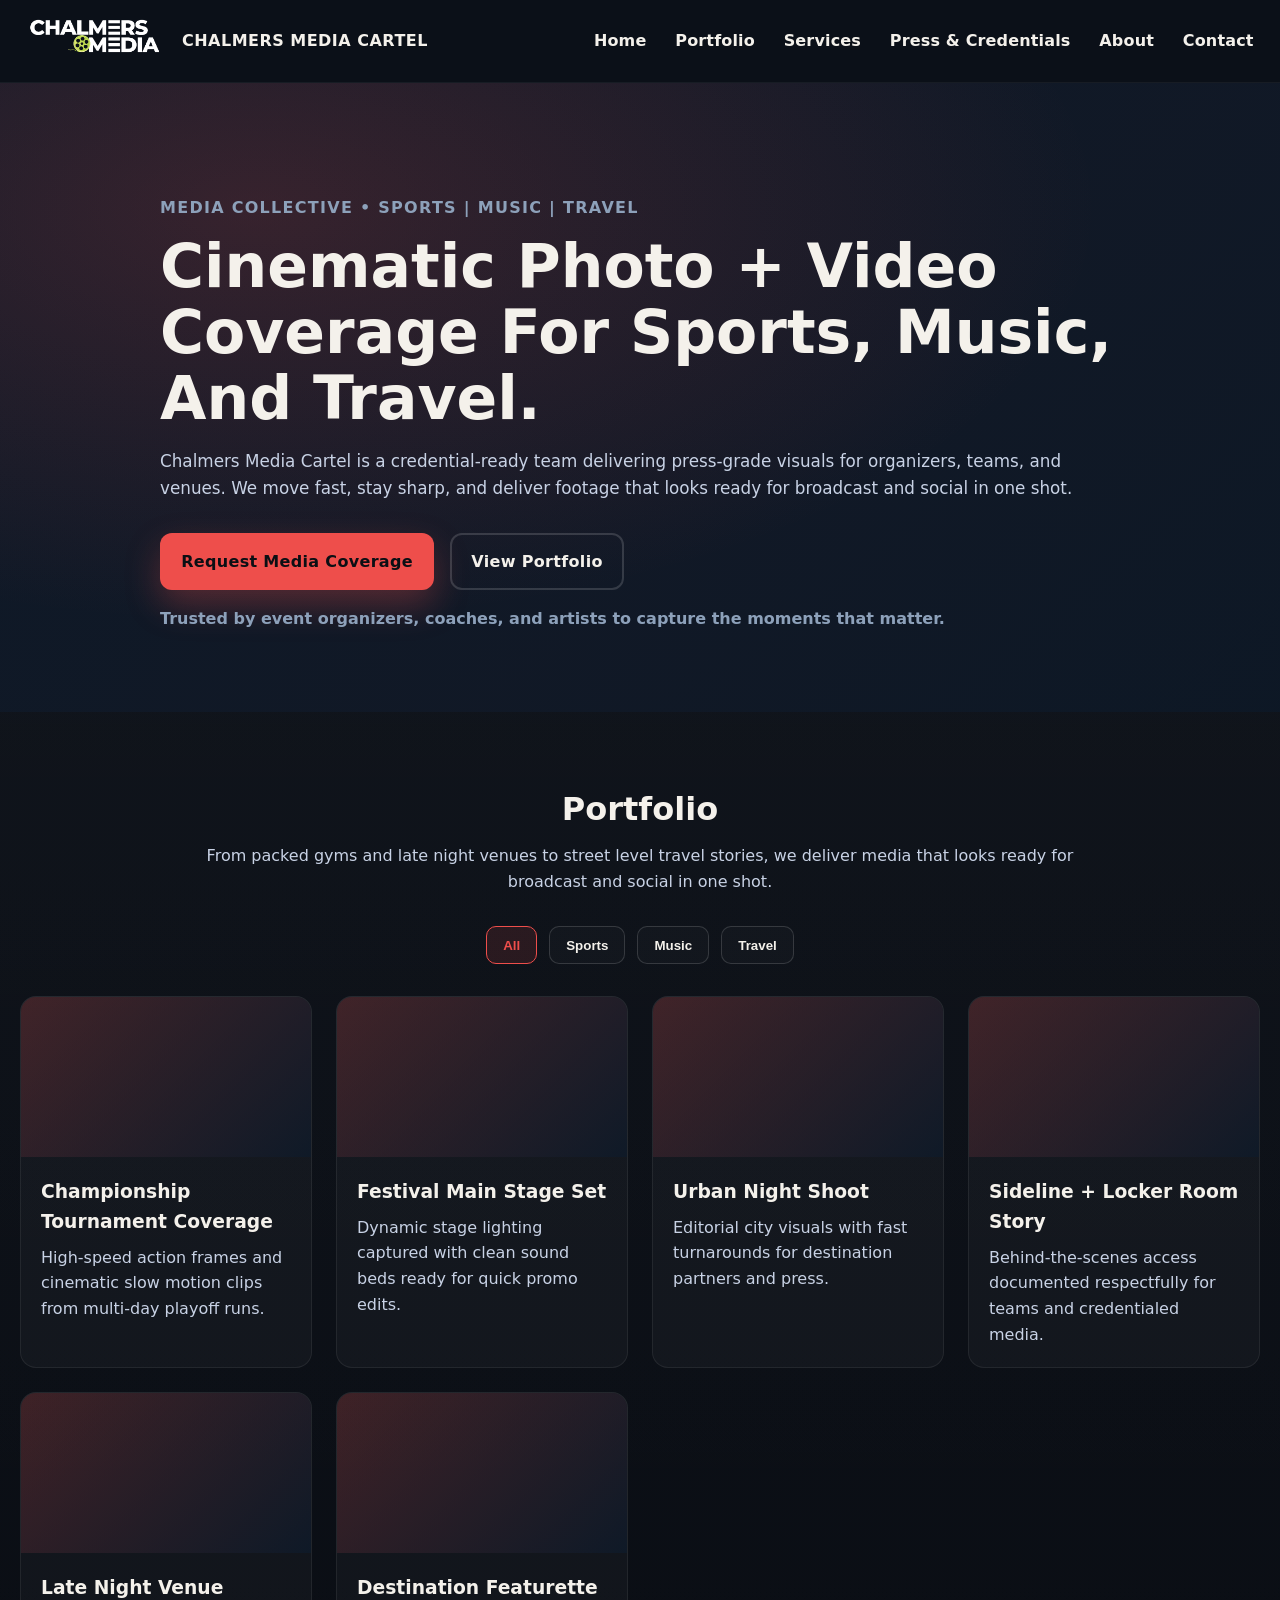
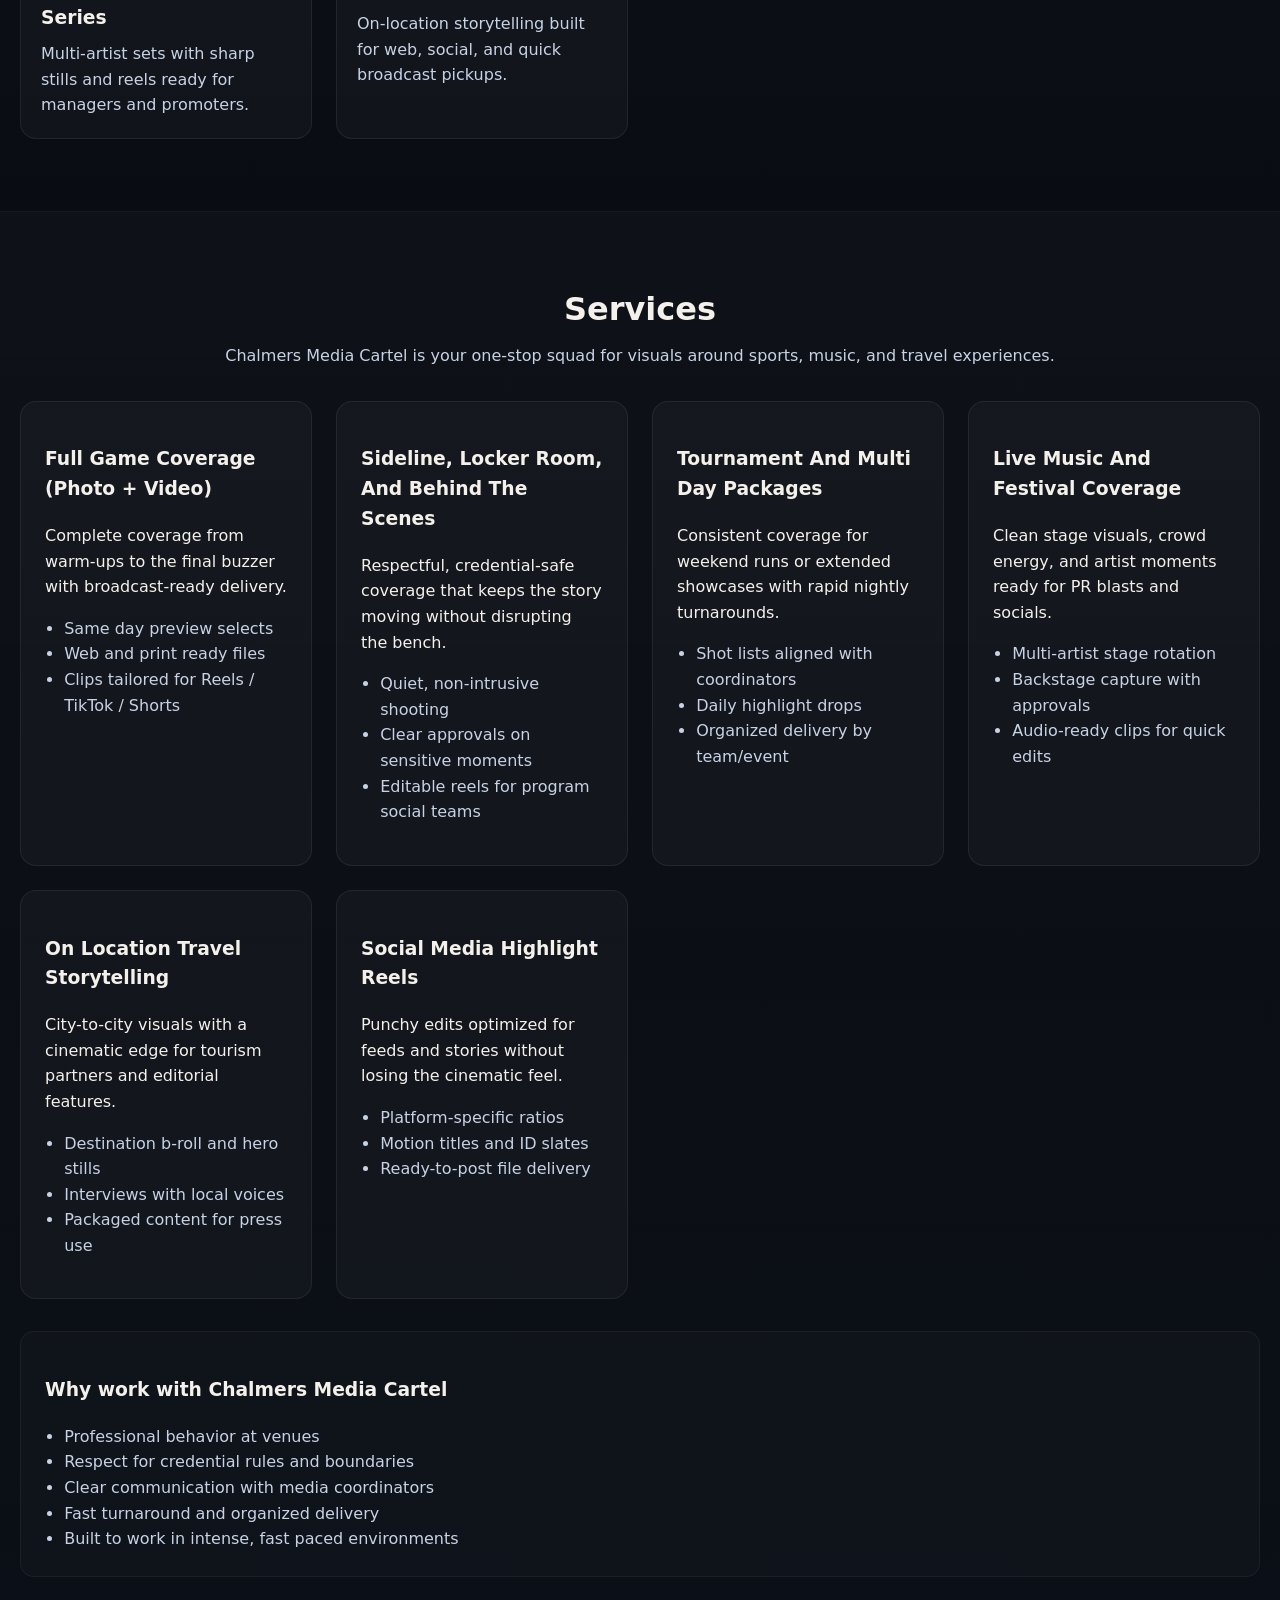
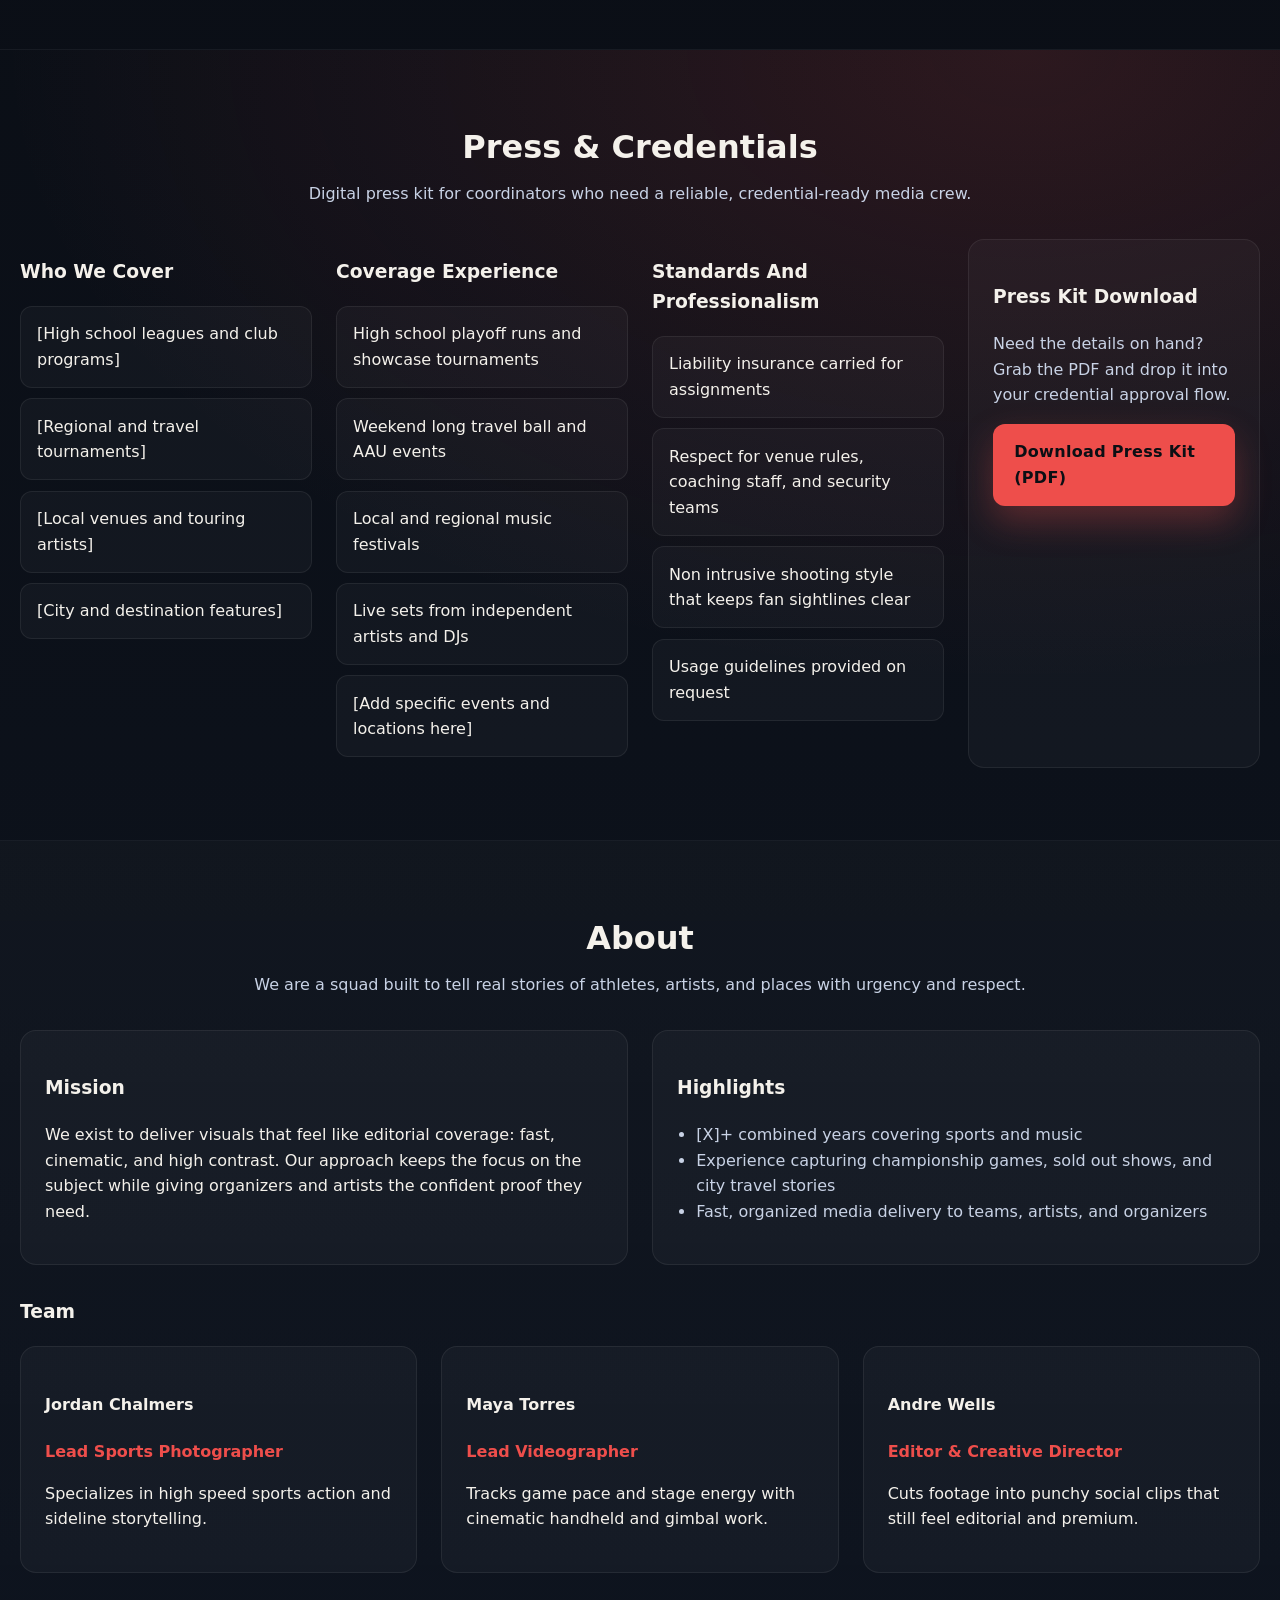
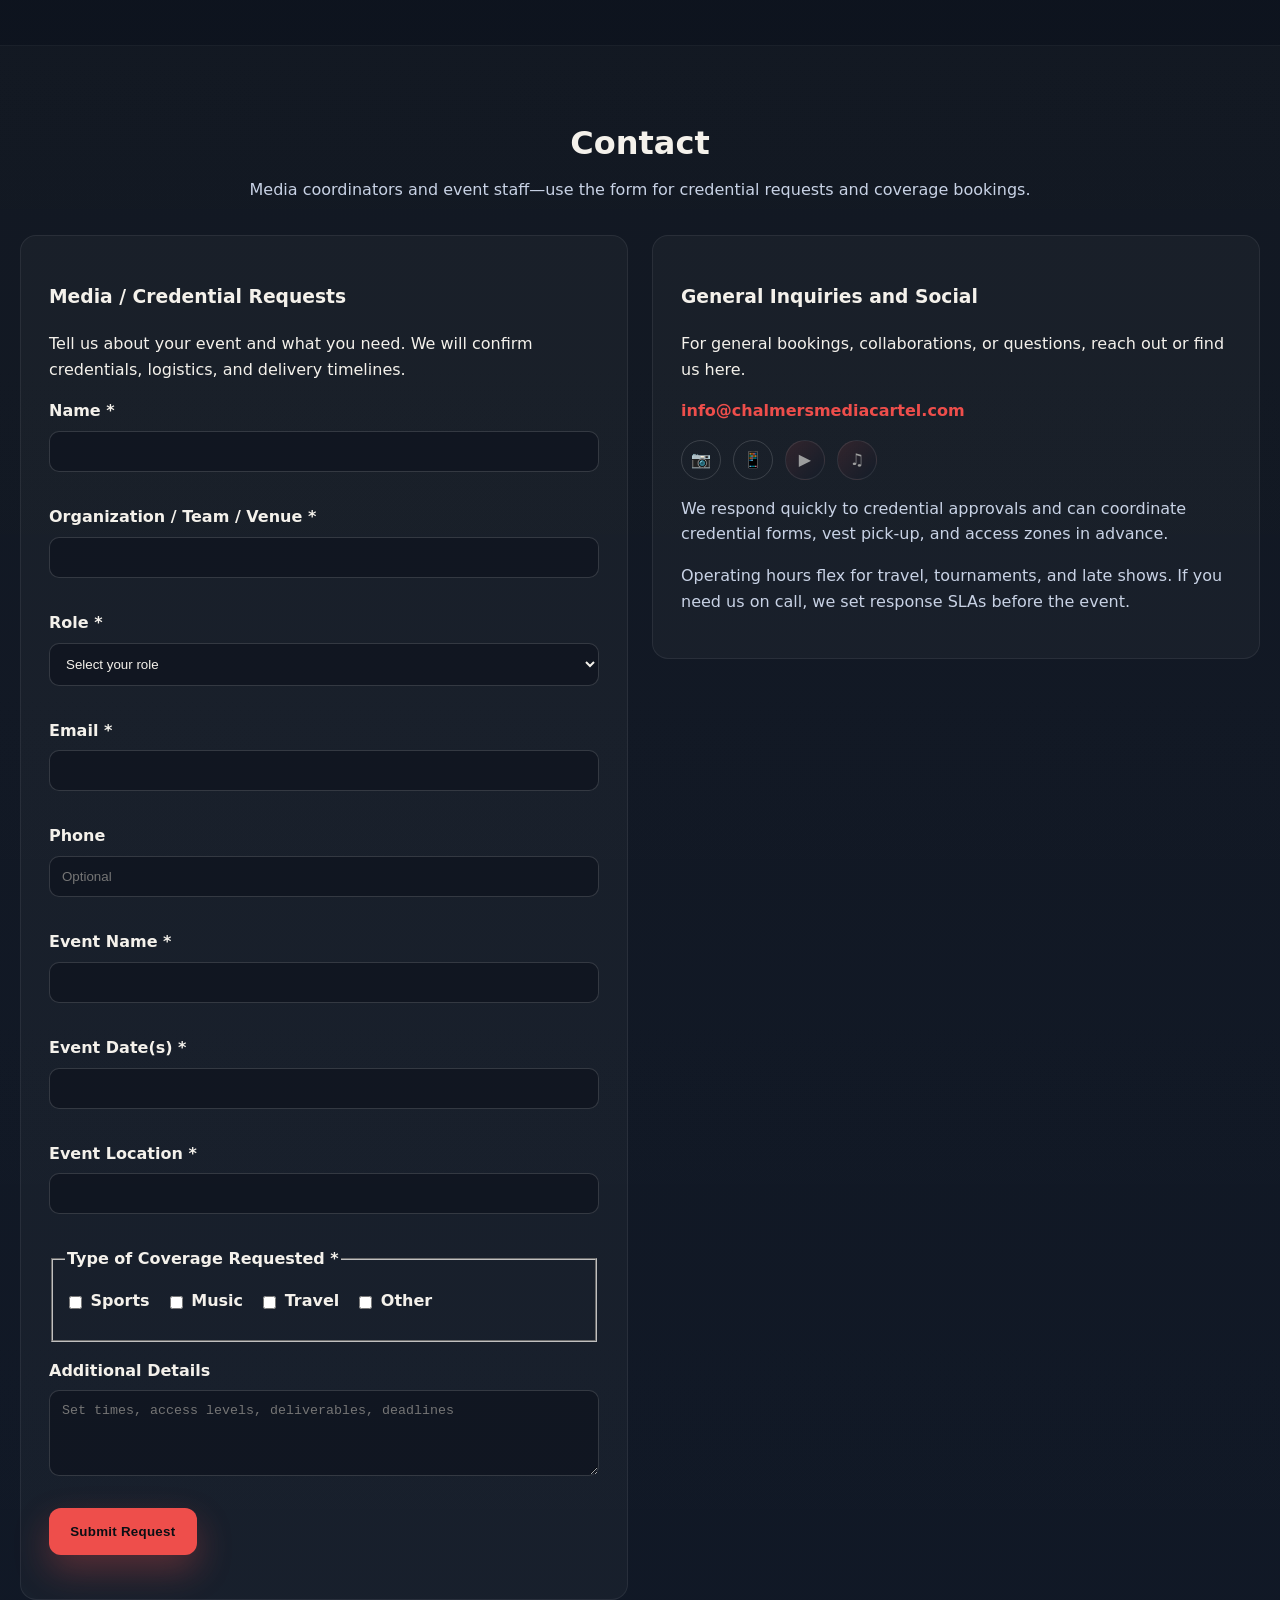
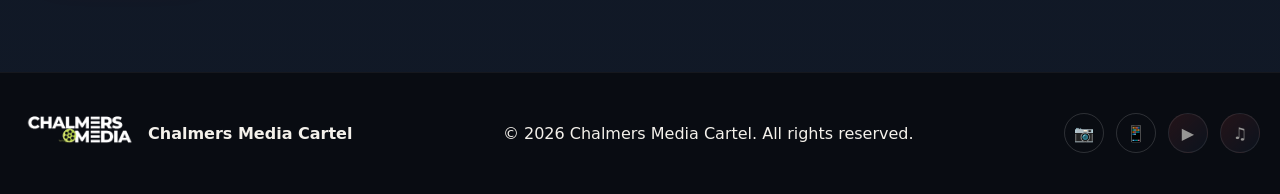
==== index.html @ 37c9c91b "Add files via upload Initial deployment" ====
<!DOCTYPE html>
<html lang="en">
<head>
  <meta charset="UTF-8">
  <meta name="viewport" content="width=device-width, initial-scale=1.0">
  <title>Chalmers Media Cartel | Press-Ready Photo & Video Collective</title>
  <link rel="stylesheet" href="styles.css">
</head>
<body>
  <header class="site-header">
    <div class="logo-wrap">
      <img src="chalmers-media-trans.png" alt="Chalmers Media Cartel logo" class="logo">
      <span class="site-title">Chalmers Media Cartel</span>
    </div>
    <button class="nav-toggle" aria-label="Toggle navigation" aria-expanded="false">
      <span></span>
      <span></span>
      <span></span>
    </button>
    <nav class="site-nav">
      <ul>
        <li><a href="#home">Home</a></li>
        <li><a href="#portfolio">Portfolio</a></li>
        <li><a href="#services">Services</a></li>
        <li><a href="#press">Press &amp; Credentials</a></li>
        <li><a href="#about">About</a></li>
        <li><a href="#contact">Contact</a></li>
      </ul>
    </nav>
  </header>

  <main>
    <section id="home" class="hero">
      <div class="hero-content">
        <p class="eyebrow">Media collective • Sports | Music | Travel</p>
        <h1>Cinematic Photo + Video Coverage For Sports, Music, And Travel.</h1>
        <p class="subhead">Chalmers Media Cartel is a credential-ready team delivering press-grade visuals for organizers, teams, and venues. We move fast, stay sharp, and deliver footage that looks ready for broadcast and social in one shot.</p>
        <div class="hero-actions">
          <a class="button primary" href="#contact">Request Media Coverage</a>
          <a class="button ghost" href="#portfolio">View Portfolio</a>
        </div>
        <p class="trust-line">Trusted by event organizers, coaches, and artists to capture the moments that matter.</p>
      </div>
    </section>

    <section id="portfolio" class="section">
      <div class="section-header">
        <h2>Portfolio</h2>
        <p>From packed gyms and late night venues to street level travel stories, we deliver media that looks ready for broadcast and social in one shot.</p>
      </div>
      <div class="filters" aria-label="Portfolio filters">
        <button class="filter-button active" data-filter="all">All</button>
        <button class="filter-button" data-filter="sports">Sports</button>
        <button class="filter-button" data-filter="music">Music</button>
        <button class="filter-button" data-filter="travel">Travel</button>
      </div>
      <div class="portfolio-grid">
        <article class="portfolio-item" data-category="sports">
          <div class="placeholder"></div>
          <div class="item-text">
            <h3>Championship Tournament Coverage</h3>
            <p>High-speed action frames and cinematic slow motion clips from multi-day playoff runs.</p>
          </div>
        </article>
        <article class="portfolio-item" data-category="music">
          <div class="placeholder"></div>
          <div class="item-text">
            <h3>Festival Main Stage Set</h3>
            <p>Dynamic stage lighting captured with clean sound beds ready for quick promo edits.</p>
          </div>
        </article>
        <article class="portfolio-item" data-category="travel">
          <div class="placeholder"></div>
          <div class="item-text">
            <h3>Urban Night Shoot</h3>
            <p>Editorial city visuals with fast turnarounds for destination partners and press.</p>
          </div>
        </article>
        <article class="portfolio-item" data-category="sports">
          <div class="placeholder"></div>
          <div class="item-text">
            <h3>Sideline + Locker Room Story</h3>
            <p>Behind-the-scenes access documented respectfully for teams and credentialed media.</p>
          </div>
        </article>
        <article class="portfolio-item" data-category="music">
          <div class="placeholder"></div>
          <div class="item-text">
            <h3>Late Night Venue Series</h3>
            <p>Multi-artist sets with sharp stills and reels ready for managers and promoters.</p>
          </div>
        </article>
        <article class="portfolio-item" data-category="travel">
          <div class="placeholder"></div>
          <div class="item-text">
            <h3>Destination Featurette</h3>
            <p>On-location storytelling built for web, social, and quick broadcast pickups.</p>
          </div>
        </article>
      </div>
    </section>

    <section id="services" class="section">
      <div class="section-header">
        <h2>Services</h2>
        <p>Chalmers Media Cartel is your one-stop squad for visuals around sports, music, and travel experiences.</p>
      </div>
      <div class="services-grid">
        <article class="service-card">
          <h3>Full Game Coverage (Photo + Video)</h3>
          <p>Complete coverage from warm-ups to the final buzzer with broadcast-ready delivery.</p>
          <ul class="deliverables">
            <li>Same day preview selects</li>
            <li>Web and print ready files</li>
            <li>Clips tailored for Reels / TikTok / Shorts</li>
          </ul>
        </article>
        <article class="service-card">
          <h3>Sideline, Locker Room, And Behind The Scenes</h3>
          <p>Respectful, credential-safe coverage that keeps the story moving without disrupting the bench.</p>
          <ul class="deliverables">
            <li>Quiet, non-intrusive shooting</li>
            <li>Clear approvals on sensitive moments</li>
            <li>Editable reels for program social teams</li>
          </ul>
        </article>
        <article class="service-card">
          <h3>Tournament And Multi Day Packages</h3>
          <p>Consistent coverage for weekend runs or extended showcases with rapid nightly turnarounds.</p>
          <ul class="deliverables">
            <li>Shot lists aligned with coordinators</li>
            <li>Daily highlight drops</li>
            <li>Organized delivery by team/event</li>
          </ul>
        </article>
        <article class="service-card">
          <h3>Live Music And Festival Coverage</h3>
          <p>Clean stage visuals, crowd energy, and artist moments ready for PR blasts and socials.</p>
          <ul class="deliverables">
            <li>Multi-artist stage rotation</li>
            <li>Backstage capture with approvals</li>
            <li>Audio-ready clips for quick edits</li>
          </ul>
        </article>
        <article class="service-card">
          <h3>On Location Travel Storytelling</h3>
          <p>City-to-city visuals with a cinematic edge for tourism partners and editorial features.</p>
          <ul class="deliverables">
            <li>Destination b-roll and hero stills</li>
            <li>Interviews with local voices</li>
            <li>Packaged content for press use</li>
          </ul>
        </article>
        <article class="service-card">
          <h3>Social Media Highlight Reels</h3>
          <p>Punchy edits optimized for feeds and stories without losing the cinematic feel.</p>
          <ul class="deliverables">
            <li>Platform-specific ratios</li>
            <li>Motion titles and ID slates</li>
            <li>Ready-to-post file delivery</li>
          </ul>
        </article>
      </div>
      <div class="why-us">
        <h3>Why work with Chalmers Media Cartel</h3>
        <ul>
          <li>Professional behavior at venues</li>
          <li>Respect for credential rules and boundaries</li>
          <li>Clear communication with media coordinators</li>
          <li>Fast turnaround and organized delivery</li>
          <li>Built to work in intense, fast paced environments</li>
        </ul>
      </div>
    </section>

    <section id="press" class="section press">
      <div class="section-header">
        <h2>Press &amp; Credentials</h2>
        <p>Digital press kit for coordinators who need a reliable, credential-ready media crew.</p>
      </div>
      <div class="press-grid">
        <div>
          <h3>Who We Cover</h3>
          <ul class="tag-list">
            <li>[High school leagues and club programs]</li>
            <li>[Regional and travel tournaments]</li>
            <li>[Local venues and touring artists]</li>
            <li>[City and destination features]</li>
            <!-- Add real client or league names here -->
          </ul>
        </div>
        <div>
          <h3>Coverage Experience</h3>
          <ul class="bullet-list">
            <li>High school playoff runs and showcase tournaments</li>
            <li>Weekend long travel ball and AAU events</li>
            <li>Local and regional music festivals</li>
            <li>Live sets from independent artists and DJs</li>
            <li>[Add specific events and locations here]</li>
          </ul>
        </div>
        <div>
          <h3>Standards And Professionalism</h3>
          <ul class="bullet-list">
            <li>Liability insurance carried for assignments <!-- Update with carrier and coverage details --></li>
            <li>Respect for venue rules, coaching staff, and security teams</li>
            <li>Non intrusive shooting style that keeps fan sightlines clear</li>
            <li>Usage guidelines provided on request</li>
          </ul>
        </div>
        <div class="press-kit">
          <h3>Press Kit Download</h3>
          <p>Need the details on hand? Grab the PDF and drop it into your credential approval flow.</p>
          <a class="button primary" href="press-kit.pdf" target="_blank" rel="noopener">Download Press Kit (PDF)</a>
          <!-- Replace with real press kit PDF when ready -->
        </div>
      </div>
    </section>

    <section id="about" class="section">
      <div class="section-header">
        <h2>About</h2>
        <p>We are a squad built to tell real stories of athletes, artists, and places with urgency and respect.</p>
      </div>
      <div class="about-grid">
        <div class="mission">
          <h3>Mission</h3>
          <p>We exist to deliver visuals that feel like editorial coverage: fast, cinematic, and high contrast. Our approach keeps the focus on the subject while giving organizers and artists the confident proof they need.</p>
        </div>
        <div class="highlights">
          <h3>Highlights</h3>
          <ul>
            <li>[X]+ combined years covering sports and music</li>
            <li>Experience capturing championship games, sold out shows, and city travel stories</li>
            <li>Fast, organized media delivery to teams, artists, and organizers</li>
          </ul>
        </div>
      </div>
      <div class="team">
        <h3>Team</h3>
        <div class="team-grid">
          <article class="team-card">
            <h4>Jordan Chalmers</h4>
            <p class="role">Lead Sports Photographer</p>
            <p>Specializes in high speed sports action and sideline storytelling.</p>
          </article>
          <article class="team-card">
            <h4>Maya Torres</h4>
            <p class="role">Lead Videographer</p>
            <p>Tracks game pace and stage energy with cinematic handheld and gimbal work.</p>
          </article>
          <article class="team-card">
            <h4>Andre Wells</h4>
            <p class="role">Editor &amp; Creative Director</p>
            <p>Cuts footage into punchy social clips that still feel editorial and premium.</p>
          </article>
        </div>
      </div>
    </section>

    <section id="contact" class="section contact">
      <div class="section-header">
        <h2>Contact</h2>
        <p>Media coordinators and event staff—use the form for credential requests and coverage bookings.</p>
      </div>
      <div class="contact-grid">
        <div class="form-wrap">
          <h3>Media / Credential Requests</h3>
          <p>Tell us about your event and what you need. We will confirm credentials, logistics, and delivery timelines.</p>
          <form id="contact-form" novalidate>
            <div class="form-group">
              <label for="name">Name *</label>
              <input type="text" id="name" name="name" required>
              <small class="error" aria-live="polite"></small>
            </div>
            <div class="form-group">
              <label for="organization">Organization / Team / Venue *</label>
              <input type="text" id="organization" name="organization" required>
              <small class="error" aria-live="polite"></small>
            </div>
            <div class="form-group">
              <label for="role">Role *</label>
              <select id="role" name="role" required>
                <option value="">Select your role</option>
                <option value="Media Coordinator">Media Coordinator</option>
                <option value="Event Director">Event Director</option>
                <option value="Coach / Team Staff">Coach / Team Staff</option>
                <option value="PR / Marketing">PR / Marketing</option>
                <option value="Other">Other</option>
              </select>
              <small class="error" aria-live="polite"></small>
            </div>
            <div class="form-group">
              <label for="email">Email *</label>
              <input type="email" id="email" name="email" required>
              <small class="error" aria-live="polite"></small>
            </div>
            <div class="form-group">
              <label for="phone">Phone</label>
              <input type="tel" id="phone" name="phone" placeholder="Optional">
              <small class="error" aria-live="polite"></small>
            </div>
            <div class="form-group">
              <label for="event-name">Event Name *</label>
              <input type="text" id="event-name" name="event-name" required>
              <small class="error" aria-live="polite"></small>
            </div>
            <div class="form-group">
              <label for="event-date">Event Date(s) *</label>
              <input type="text" id="event-date" name="event-date" required>
              <small class="error" aria-live="polite"></small>
            </div>
            <div class="form-group">
              <label for="event-location">Event Location *</label>
              <input type="text" id="event-location" name="event-location" required>
              <small class="error" aria-live="polite"></small>
            </div>
            <fieldset class="form-group">
              <legend>Type of Coverage Requested *</legend>
              <div class="checkbox-group">
                <label><input type="checkbox" name="coverage" value="Sports"> Sports</label>
                <label><input type="checkbox" name="coverage" value="Music"> Music</label>
                <label><input type="checkbox" name="coverage" value="Travel"> Travel</label>
                <label><input type="checkbox" name="coverage" value="Other"> Other</label>
              </div>
              <small class="error" aria-live="polite"></small>
            </fieldset>
            <div class="form-group">
              <label for="details">Additional Details</label>
              <textarea id="details" name="details" rows="4" placeholder="Set times, access levels, deliverables, deadlines"></textarea>
              <small class="error" aria-live="polite"></small>
            </div>
            <button type="submit" class="button primary">Submit Request</button>
            <p class="form-message" role="status"></p>
          </form>
        </div>
        <div class="contact-info">
          <h3>General Inquiries and Social</h3>
          <p>For general bookings, collaborations, or questions, reach out or find us here.</p>
          <p class="email">info@chalmersmediacartel.com</p>
          <!-- Update with real contact email -->
          <div class="social-links">
            <a href="https://instagram.com/ChalmersMediaCartel" aria-label="Instagram" target="_blank" rel="noopener">&#x1F4F7;</a>
            <a href="https://facebook.com/ChalmersMedia" aria-label="Facebook" target="_blank" rel="noopener">&#x1F4F1;</a>
            <a href="#" aria-label="YouTube" class="placeholder">&#x25B6;</a>
            <a href="#" aria-label="TikTok" class="placeholder">&#x266B;</a>
          </div>
          <div class="contact-notes">
            <p>We respond quickly to credential approvals and can coordinate credential forms, vest pick-up, and access zones in advance.</p>
            <p>Operating hours flex for travel, tournaments, and late shows. If you need us on call, we set response SLAs before the event.</p>
          </div>
        </div>
      </div>
    </section>
  </main>

  <footer class="footer">
    <div class="footer-brand">
      <img src="chalmers-media-trans.png" alt="Chalmers Media Cartel logo small" class="logo small">
      <span>Chalmers Media Cartel</span>
    </div>
    <p class="copyright">&copy; <span id="year"></span> Chalmers Media Cartel. All rights reserved.</p>
    <div class="social-links">
      <a href="https://instagram.com/ChalmersMediaCartel" aria-label="Instagram" target="_blank" rel="noopener">&#x1F4F7;</a>
      <a href="https://facebook.com/ChalmersMedia" aria-label="Facebook" target="_blank" rel="noopener">&#x1F4F1;</a>
      <a href="#" aria-label="YouTube" class="placeholder">&#x25B6;</a>
      <a href="#" aria-label="TikTok" class="placeholder">&#x266B;</a>
    </div>
  </footer>

  <script src="main.js"></script>
</body>
</html>
---- styles.css ----
:root {
  --color-bg: #0c1119;
  --color-bg-alt: #111927;
  --color-text: #f4f1eb;
  --color-accent: #ee4e4b;
  --color-accent-soft: #f38b86;
  --color-muted: #8da1ba;
  --font-base: 'Inter', 'Segoe UI', system-ui, -apple-system, sans-serif;
}

* {
  box-sizing: border-box;
}

body {
  margin: 0;
  font-family: var(--font-base);
  background: linear-gradient(180deg, var(--color-bg) 0%, #090c12 35%, var(--color-bg-alt) 100%);
  color: var(--color-text);
  line-height: 1.6;
  min-height: 100vh;
  scroll-behavior: smooth;
}

a {
  color: var(--color-accent);
  text-decoration: none;
}

a:hover,
a:focus-visible {
  color: var(--color-accent-soft);
}

.site-header {
  position: sticky;
  top: 0;
  z-index: 1000;
  display: flex;
  align-items: center;
  justify-content: space-between;
  padding: 0.75rem 1.25rem;
  background: rgba(12, 17, 25, 0.95);
  backdrop-filter: blur(10px);
  border-bottom: 1px solid rgba(255, 255, 255, 0.05);
}

.logo-wrap {
  display: flex;
  align-items: center;
  gap: 0.75rem;
  font-weight: 700;
  letter-spacing: 0.03em;
}

.logo {
  width: 150px;
  height: auto;
}

.logo.small {
  width: 120px;
}

.site-title {
  font-size: 1rem;
  text-transform: uppercase;
}

.site-nav ul {
  display: flex;
  gap: 1rem;
  list-style: none;
  margin: 0;
  padding: 0;
}

.site-nav a {
  color: var(--color-text);
  font-weight: 600;
  letter-spacing: 0.01em;
  padding: 0.5rem 0.4rem;
  border-radius: 6px;
  transition: color 0.2s ease, background 0.2s ease;
}

.site-nav a:hover,
.site-nav a:focus-visible {
  background: rgba(255, 255, 255, 0.08);
}

.nav-toggle {
  display: none;
  flex-direction: column;
  justify-content: space-between;
  width: 42px;
  height: 32px;
  background: none;
  border: 1px solid rgba(255, 255, 255, 0.15);
  border-radius: 8px;
  padding: 6px 8px;
  cursor: pointer;
}

.nav-toggle span {
  display: block;
  height: 3px;
  background: var(--color-text);
  border-radius: 999px;
}

.hero {
  padding: 6rem 1.25rem 4rem;
  background: radial-gradient(120% 120% at 20% 20%, rgba(238, 78, 75, 0.18) 0%, rgba(14, 26, 41, 0) 55%),
    linear-gradient(140deg, rgba(14, 26, 41, 0.9) 0%, rgba(17, 25, 39, 0.95) 60%, rgba(14, 26, 41, 0.8) 100%);
}

.hero-content {
  max-width: 960px;
  margin: 0 auto;
}

.eyebrow {
  text-transform: uppercase;
  letter-spacing: 0.08em;
  font-weight: 700;
  color: var(--color-muted);
  margin-bottom: 0.75rem;
}

.hero h1 {
  font-size: clamp(2.25rem, 4vw + 1rem, 3.75rem);
  margin: 0 0 1rem;
  line-height: 1.1;
}

.subhead {
  color: #c8d2e5;
  font-size: 1.05rem;
  margin-bottom: 2rem;
}

.hero-actions {
  display: flex;
  flex-wrap: wrap;
  gap: 1rem;
  align-items: center;
}

.button {
  display: inline-flex;
  align-items: center;
  justify-content: center;
  padding: 0.85rem 1.2rem;
  border-radius: 12px;
  font-weight: 700;
  letter-spacing: 0.02em;
  border: 2px solid transparent;
  transition: transform 0.2s ease, box-shadow 0.2s ease, background 0.2s ease, color 0.2s ease;
}

.button.primary {
  background: var(--color-accent);
  color: #0b0f14;
  box-shadow: 0 15px 35px rgba(238, 78, 75, 0.3);
}

.button.primary:hover,
.button.primary:focus-visible {
  background: var(--color-accent-soft);
  transform: translateY(-1px);
}

.button.ghost {
  border-color: rgba(255, 255, 255, 0.15);
  color: var(--color-text);
}

.button.ghost:hover,
.button.ghost:focus-visible {
  border-color: var(--color-accent);
  color: var(--color-accent);
}

.trust-line {
  margin-top: 1rem;
  color: var(--color-muted);
  font-weight: 600;
}

.section {
  padding: 4.5rem 1.25rem;
  background: linear-gradient(180deg, rgba(255, 255, 255, 0.02) 0%, rgba(255, 255, 255, 0) 100%);
}

.section + .section {
  border-top: 1px solid rgba(255, 255, 255, 0.05);
}

.section-header {
  max-width: 900px;
  margin: 0 auto 2rem;
  text-align: center;
}

.section-header h2 {
  font-size: 2rem;
  margin: 0 0 0.5rem;
}

.section-header p {
  color: #c8d2e5;
  margin: 0;
}

.filters {
  display: flex;
  gap: 0.75rem;
  justify-content: center;
  flex-wrap: wrap;
  margin-bottom: 2rem;
}

.filter-button {
  padding: 0.65rem 1rem;
  border-radius: 10px;
  border: 1px solid rgba(255, 255, 255, 0.15);
  background: rgba(255, 255, 255, 0.02);
  color: var(--color-text);
  cursor: pointer;
  font-weight: 700;
  transition: all 0.2s ease;
}

.filter-button:hover,
.filter-button:focus-visible {
  border-color: var(--color-accent);
  color: var(--color-accent);
}

.filter-button.active {
  background: rgba(238, 78, 75, 0.12);
  border-color: var(--color-accent);
  color: var(--color-accent);
}

.portfolio-grid {
  display: grid;
  grid-template-columns: repeat(auto-fit, minmax(240px, 1fr));
  gap: 1.5rem;
}

.portfolio-item {
  background: rgba(255, 255, 255, 0.03);
  border: 1px solid rgba(255, 255, 255, 0.07);
  border-radius: 16px;
  overflow: hidden;
  display: flex;
  flex-direction: column;
  min-height: 280px;
  transition: transform 0.2s ease, border-color 0.2s ease;
}

.portfolio-item:hover {
  transform: translateY(-4px);
  border-color: rgba(238, 78, 75, 0.4);
}

.placeholder {
  background: linear-gradient(135deg, rgba(238, 78, 75, 0.2), rgba(14, 26, 41, 0.85));
  height: 160px;
}

.item-text {
  padding: 1.25rem;
  flex: 1;
}

.item-text h3 {
  margin: 0 0 0.5rem;
}

.item-text p {
  margin: 0;
  color: #c8d2e5;
}

.services-grid,
.team-grid,
.press-grid,
.contact-grid,
.about-grid {
  display: grid;
  gap: 1.5rem;
}

.services-grid {
  grid-template-columns: repeat(auto-fit, minmax(260px, 1fr));
}

.service-card,
.team-card,
.press-kit {
  background: rgba(255, 255, 255, 0.03);
  border: 1px solid rgba(255, 255, 255, 0.07);
  border-radius: 16px;
  padding: 1.5rem;
  transition: border-color 0.2s ease, transform 0.2s ease;
}

.service-card:hover,
.team-card:hover,
.press-kit:hover {
  border-color: rgba(238, 78, 75, 0.4);
  transform: translateY(-2px);
}

.deliverables {
  padding-left: 1.2rem;
  color: #c8d2e5;
}

.why-us {
  margin-top: 2rem;
  background: rgba(255, 255, 255, 0.02);
  border: 1px solid rgba(255, 255, 255, 0.05);
  border-radius: 14px;
  padding: 1.5rem;
}

.why-us ul {
  margin: 0.75rem 0 0;
  padding-left: 1.2rem;
  color: #c8d2e5;
}

.press {
  background: radial-gradient(80% 80% at 80% 0%, rgba(238, 78, 75, 0.15), rgba(17, 25, 39, 0));
}

.press-grid {
  grid-template-columns: repeat(auto-fit, minmax(240px, 1fr));
}

.tag-list,
.bullet-list {
  list-style: none;
  padding: 0;
  margin: 0;
}

.tag-list li,
.bullet-list li {
  background: rgba(255, 255, 255, 0.03);
  border: 1px solid rgba(255, 255, 255, 0.07);
  border-radius: 12px;
  padding: 0.9rem 1rem;
  margin-bottom: 0.65rem;
}

.press-kit p {
  color: #c8d2e5;
}

.about-grid {
  grid-template-columns: repeat(auto-fit, minmax(260px, 1fr));
}

.mission,
.highlights {
  background: rgba(255, 255, 255, 0.03);
  border: 1px solid rgba(255, 255, 255, 0.07);
  border-radius: 16px;
  padding: 1.5rem;
}

.highlights ul {
  margin: 0.75rem 0 0;
  padding-left: 1.2rem;
  color: #c8d2e5;
}

.team {
  margin-top: 2rem;
}

.team-grid {
  grid-template-columns: repeat(auto-fit, minmax(220px, 1fr));
}

.team-card .role {
  color: var(--color-accent);
  font-weight: 700;
  margin-top: 0.25rem;
}

.contact-grid {
  grid-template-columns: repeat(auto-fit, minmax(280px, 1fr));
  align-items: start;
}

.form-wrap,
.contact-info {
  background: rgba(255, 255, 255, 0.03);
  border: 1px solid rgba(255, 255, 255, 0.07);
  border-radius: 16px;
  padding: 1.75rem;
}

.form-group {
  display: flex;
  flex-direction: column;
  margin-bottom: 1rem;
}

.form-group label,
fieldset legend {
  font-weight: 700;
}

input,
select,
textarea {
  margin-top: 0.45rem;
  padding: 0.75rem;
  border-radius: 10px;
  border: 1px solid rgba(255, 255, 255, 0.15);
  background: rgba(15, 21, 32, 0.8);
  color: var(--color-text);
}

input:focus-visible,
select:focus-visible,
textarea:focus-visible {
  outline: 2px solid var(--color-accent);
  border-color: var(--color-accent);
}

.checkbox-group {
  display: flex;
  flex-wrap: wrap;
  gap: 1rem;
  margin-top: 0.65rem;
}

.checkbox-group label {
  display: flex;
  align-items: center;
  gap: 0.35rem;
}

.error {
  color: #ffb0b0;
  min-height: 1rem;
}

.form-message {
  margin-top: 0.75rem;
  font-weight: 700;
}

.contact-info .email {
  font-weight: 700;
  color: var(--color-accent);
}

.social-links {
  display: flex;
  gap: 0.75rem;
  margin: 1rem 0;
}

.social-links a {
  display: inline-flex;
  align-items: center;
  justify-content: center;
  width: 40px;
  height: 40px;
  border-radius: 50%;
  border: 1px solid rgba(255, 255, 255, 0.15);
  color: var(--color-text);
  transition: border-color 0.2s ease, color 0.2s ease, transform 0.2s ease;
}

.social-links a:hover,
.social-links a:focus-visible {
  border-color: var(--color-accent);
  color: var(--color-accent);
  transform: translateY(-2px);
}

.social-links a.placeholder {
  opacity: 0.6;
  cursor: default;
}

.contact-notes p {
  color: #c8d2e5;
}

.footer {
  padding: 2rem 1.25rem;
  background: #090c12;
  border-top: 1px solid rgba(255, 255, 255, 0.05);
  display: flex;
  flex-wrap: wrap;
  align-items: center;
  gap: 1rem;
  justify-content: space-between;
}

.footer .social-links {
  margin: 0;
}

.footer-brand {
  display: flex;
  align-items: center;
  gap: 0.5rem;
  font-weight: 700;
}

@media (max-width: 900px) {
  .hero {
    padding-top: 5rem;
  }
}

@media (max-width: 768px) {
  .site-nav {
    position: absolute;
    top: 72px;
    right: 1.25rem;
    background: rgba(12, 17, 25, 0.98);
    border: 1px solid rgba(255, 255, 255, 0.1);
    border-radius: 12px;
    padding: 0.75rem 1rem;
    box-shadow: 0 10px 30px rgba(0, 0, 0, 0.3);
    display: none;
  }

  .site-nav.open {
    display: block;
  }

  .site-nav ul {
    flex-direction: column;
    gap: 0.5rem;
  }

  .nav-toggle {
    display: flex;
  }

  .site-nav a {
    display: block;
  }

  .footer {
    flex-direction: column;
    align-items: flex-start;
  }
}
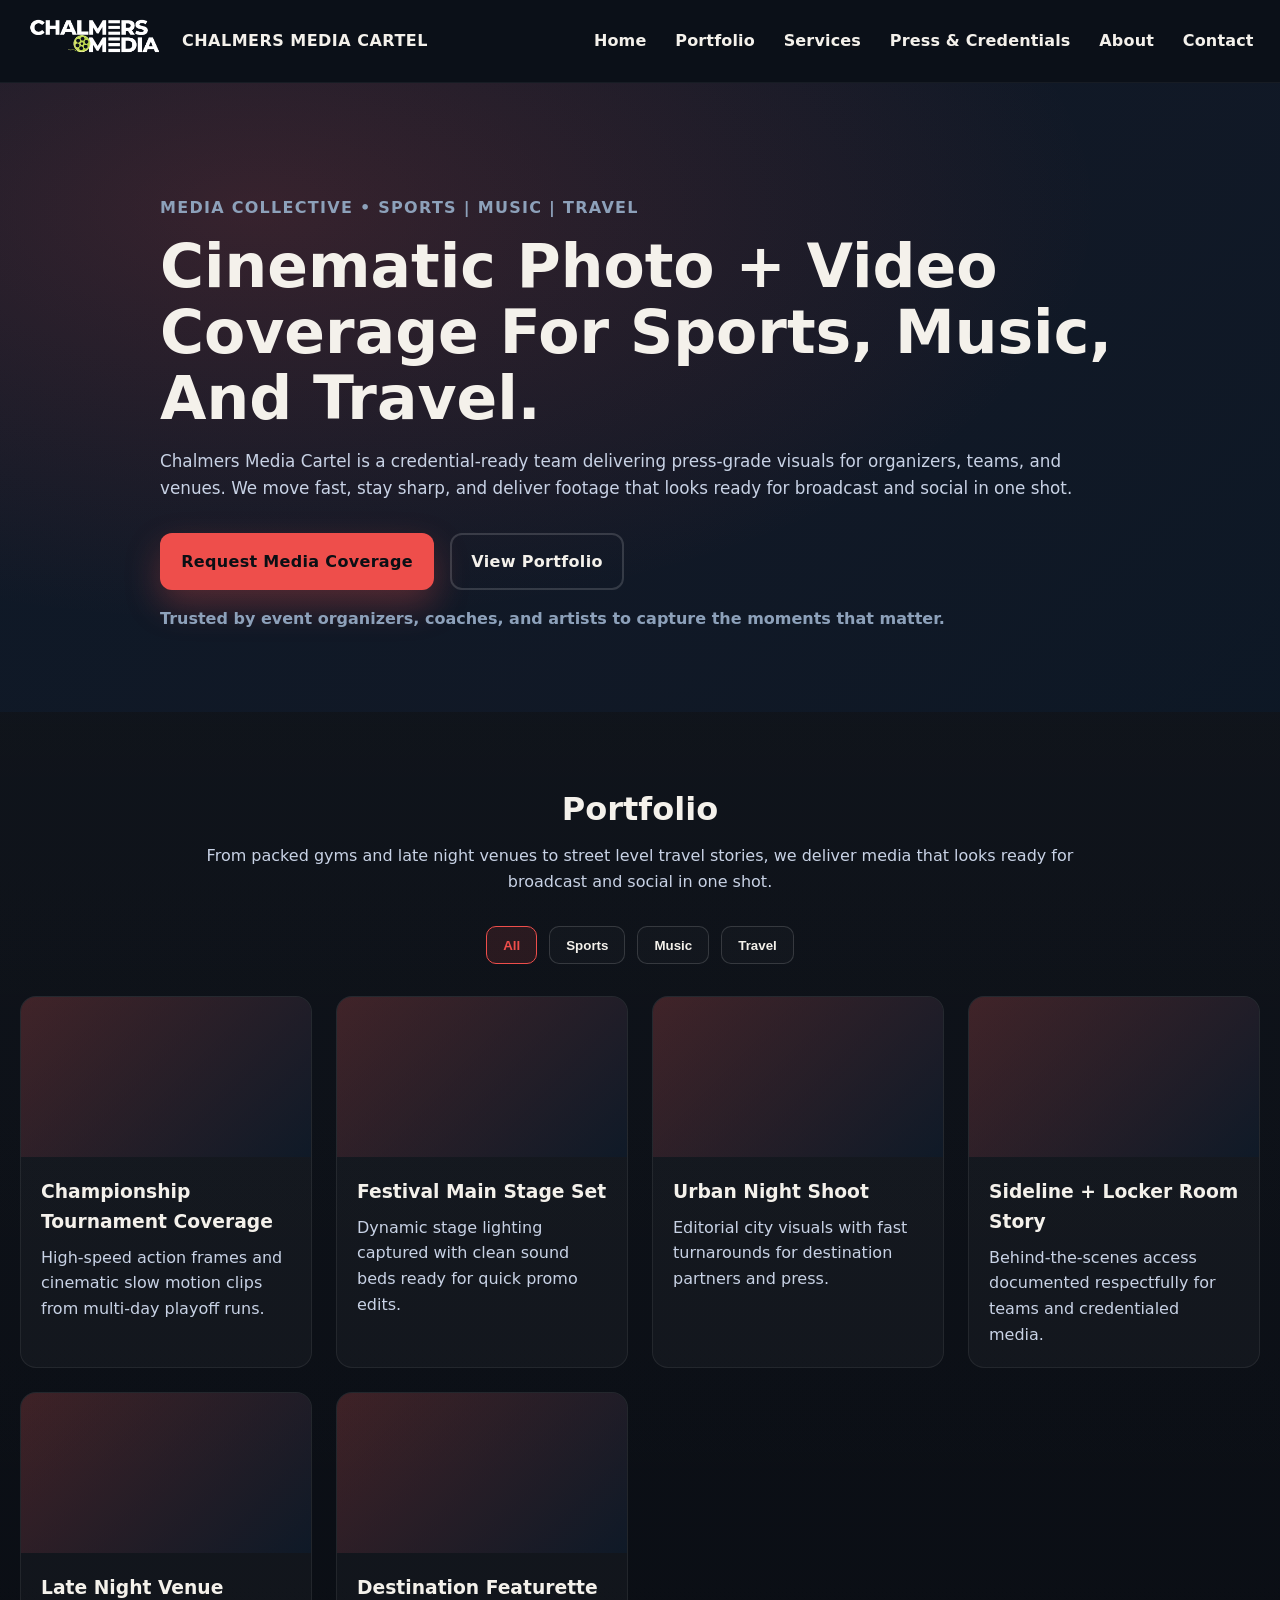
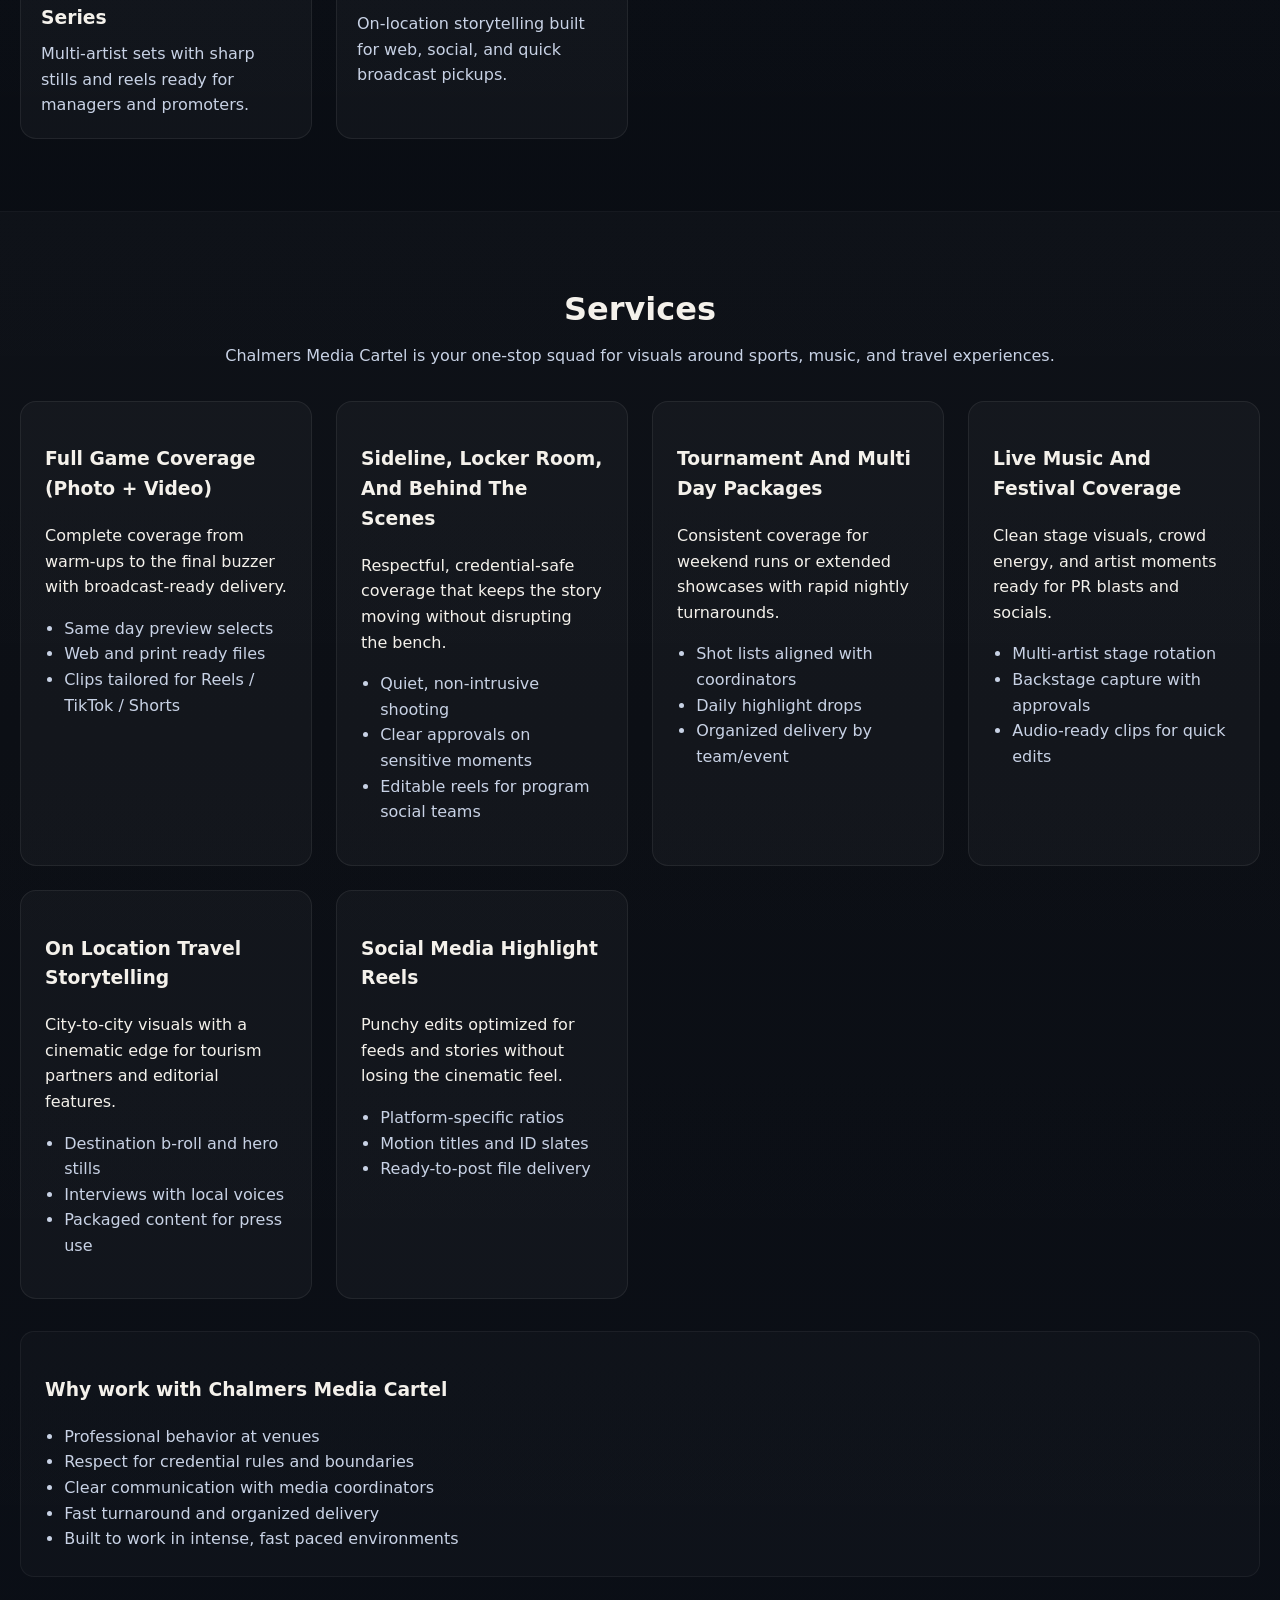
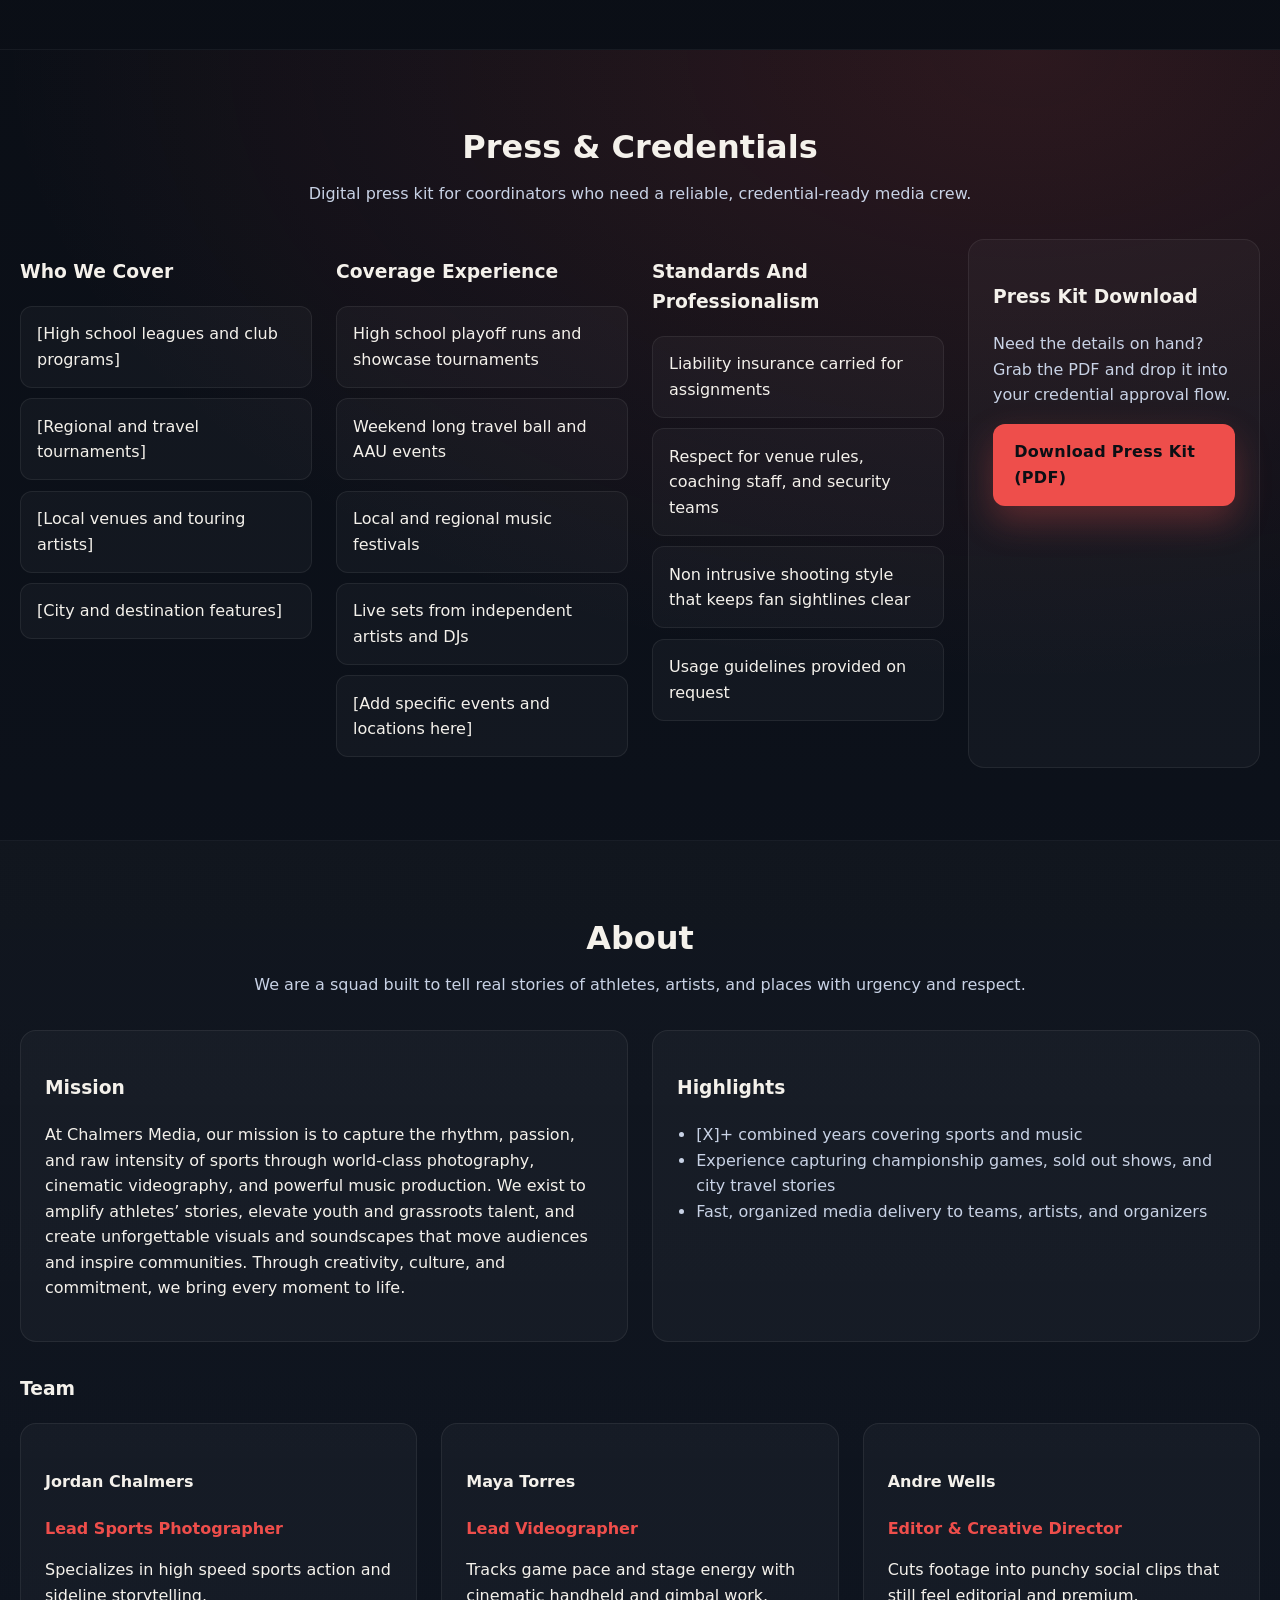
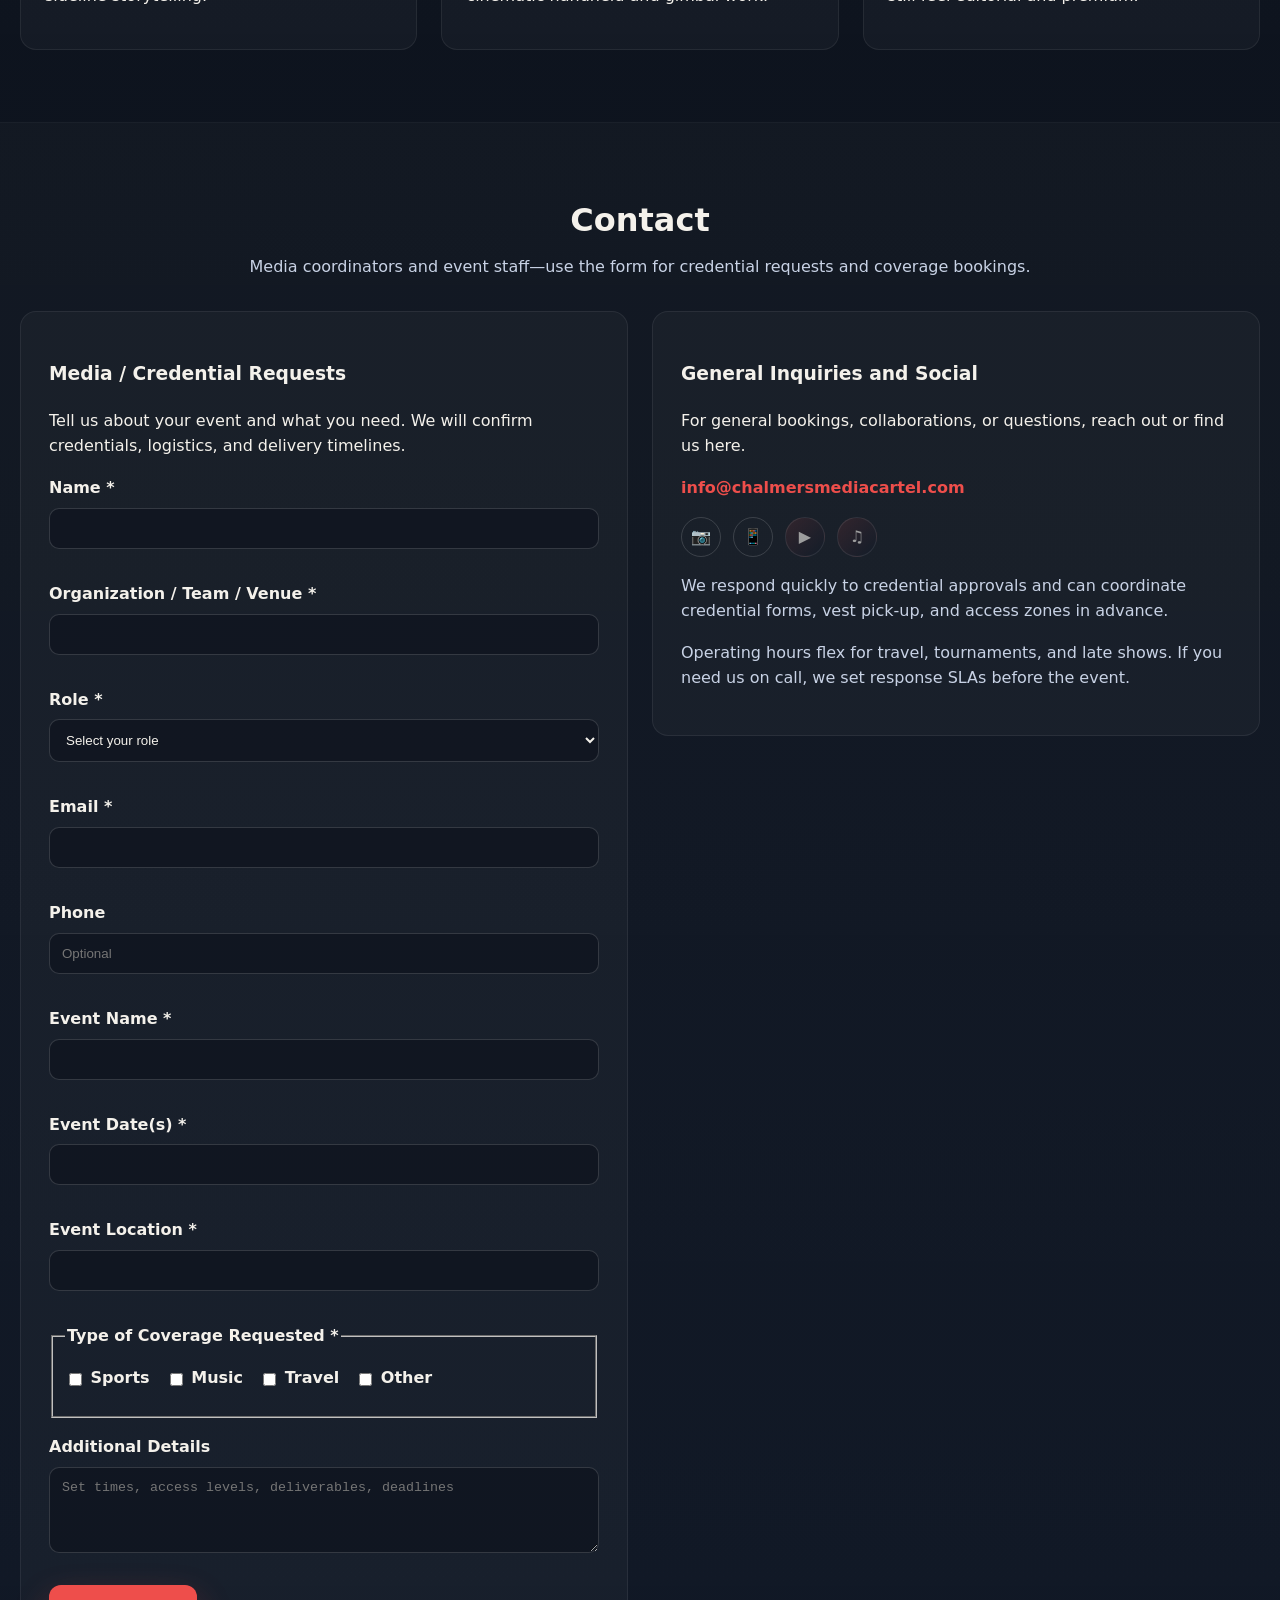
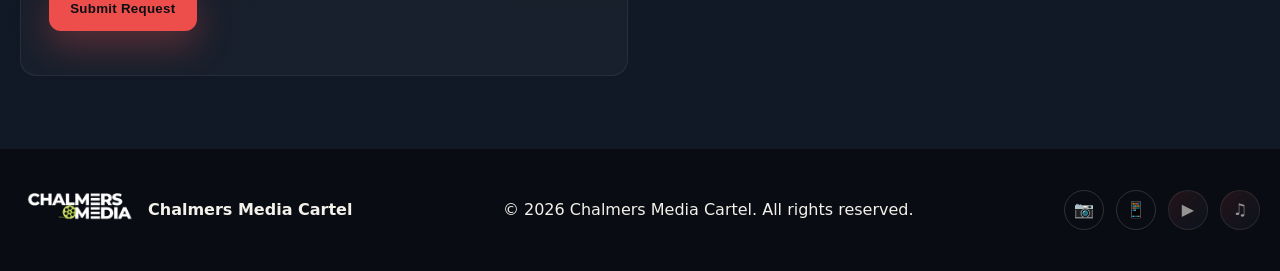
==== commit 0737cbac: "First VS Code edit in the Mission Statement" ====
--- a/index.html
+++ b/index.html
@@ -225,7 +225,7 @@
       <div class="about-grid">
         <div class="mission">
           <h3>Mission</h3>
-          <p>We exist to deliver visuals that feel like editorial coverage: fast, cinematic, and high contrast. Our approach keeps the focus on the subject while giving organizers and artists the confident proof they need.</p>
+          <p>At Chalmers Media, our mission is to capture the rhythm, passion, and raw intensity of sports through world-class photography, cinematic videography, and powerful music production. We exist to amplify athletes’ stories, elevate youth and grassroots talent, and create unforgettable visuals and soundscapes that move audiences and inspire communities. Through creativity, culture, and commitment, we bring every moment to life.</p>
         </div>
         <div class="highlights">
           <h3>Highlights</h3>
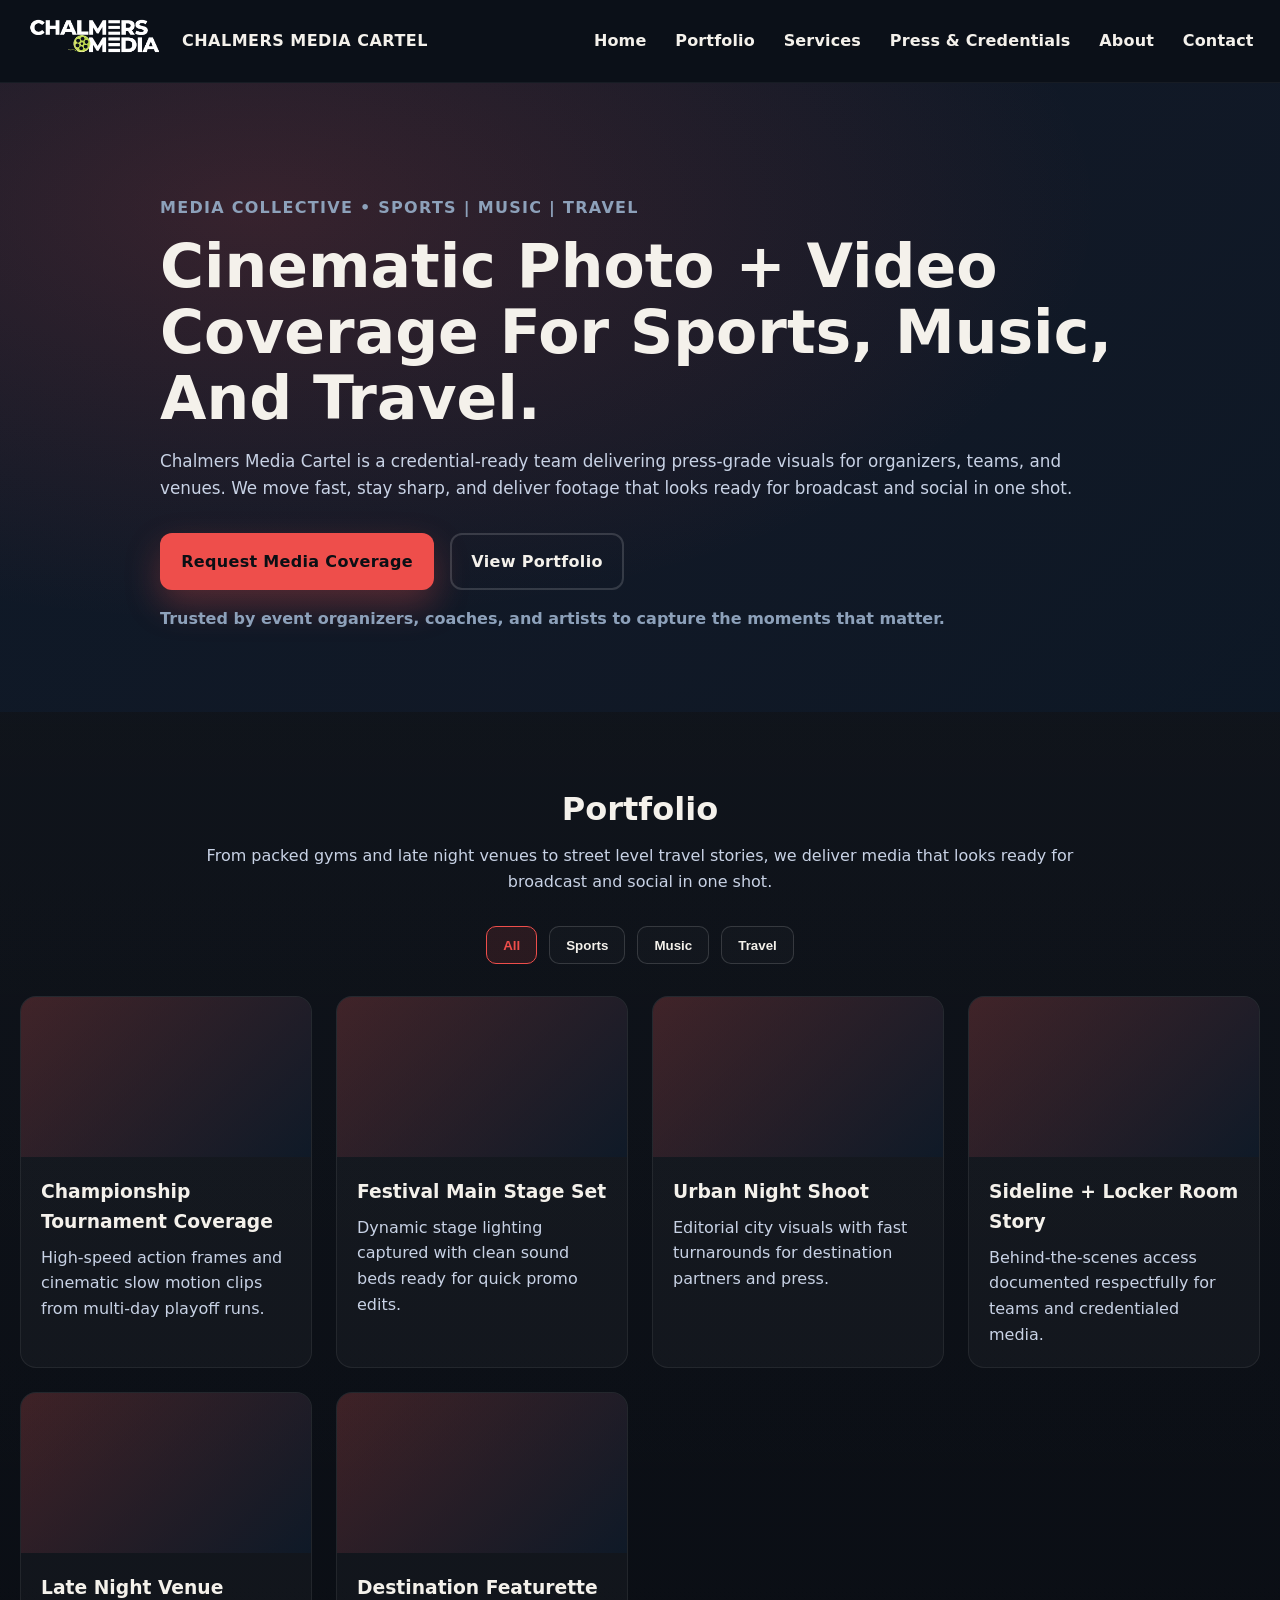
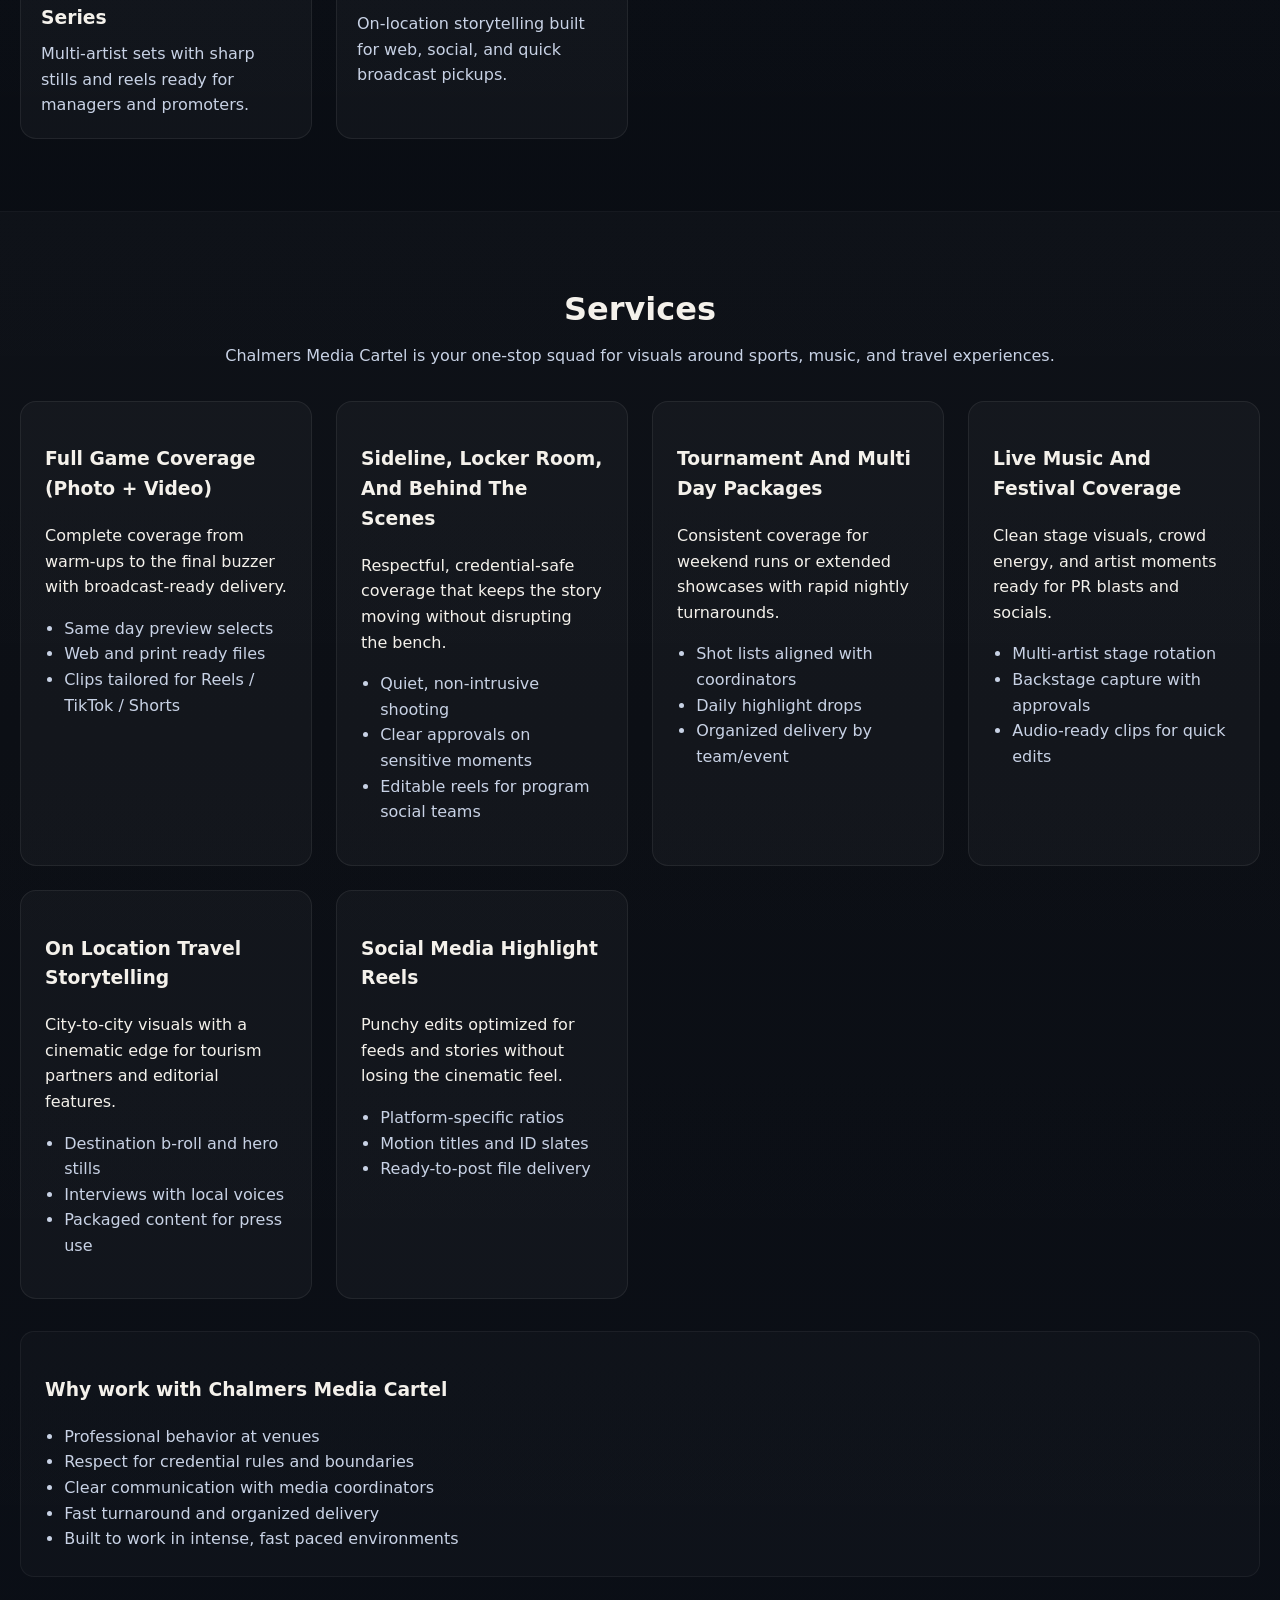
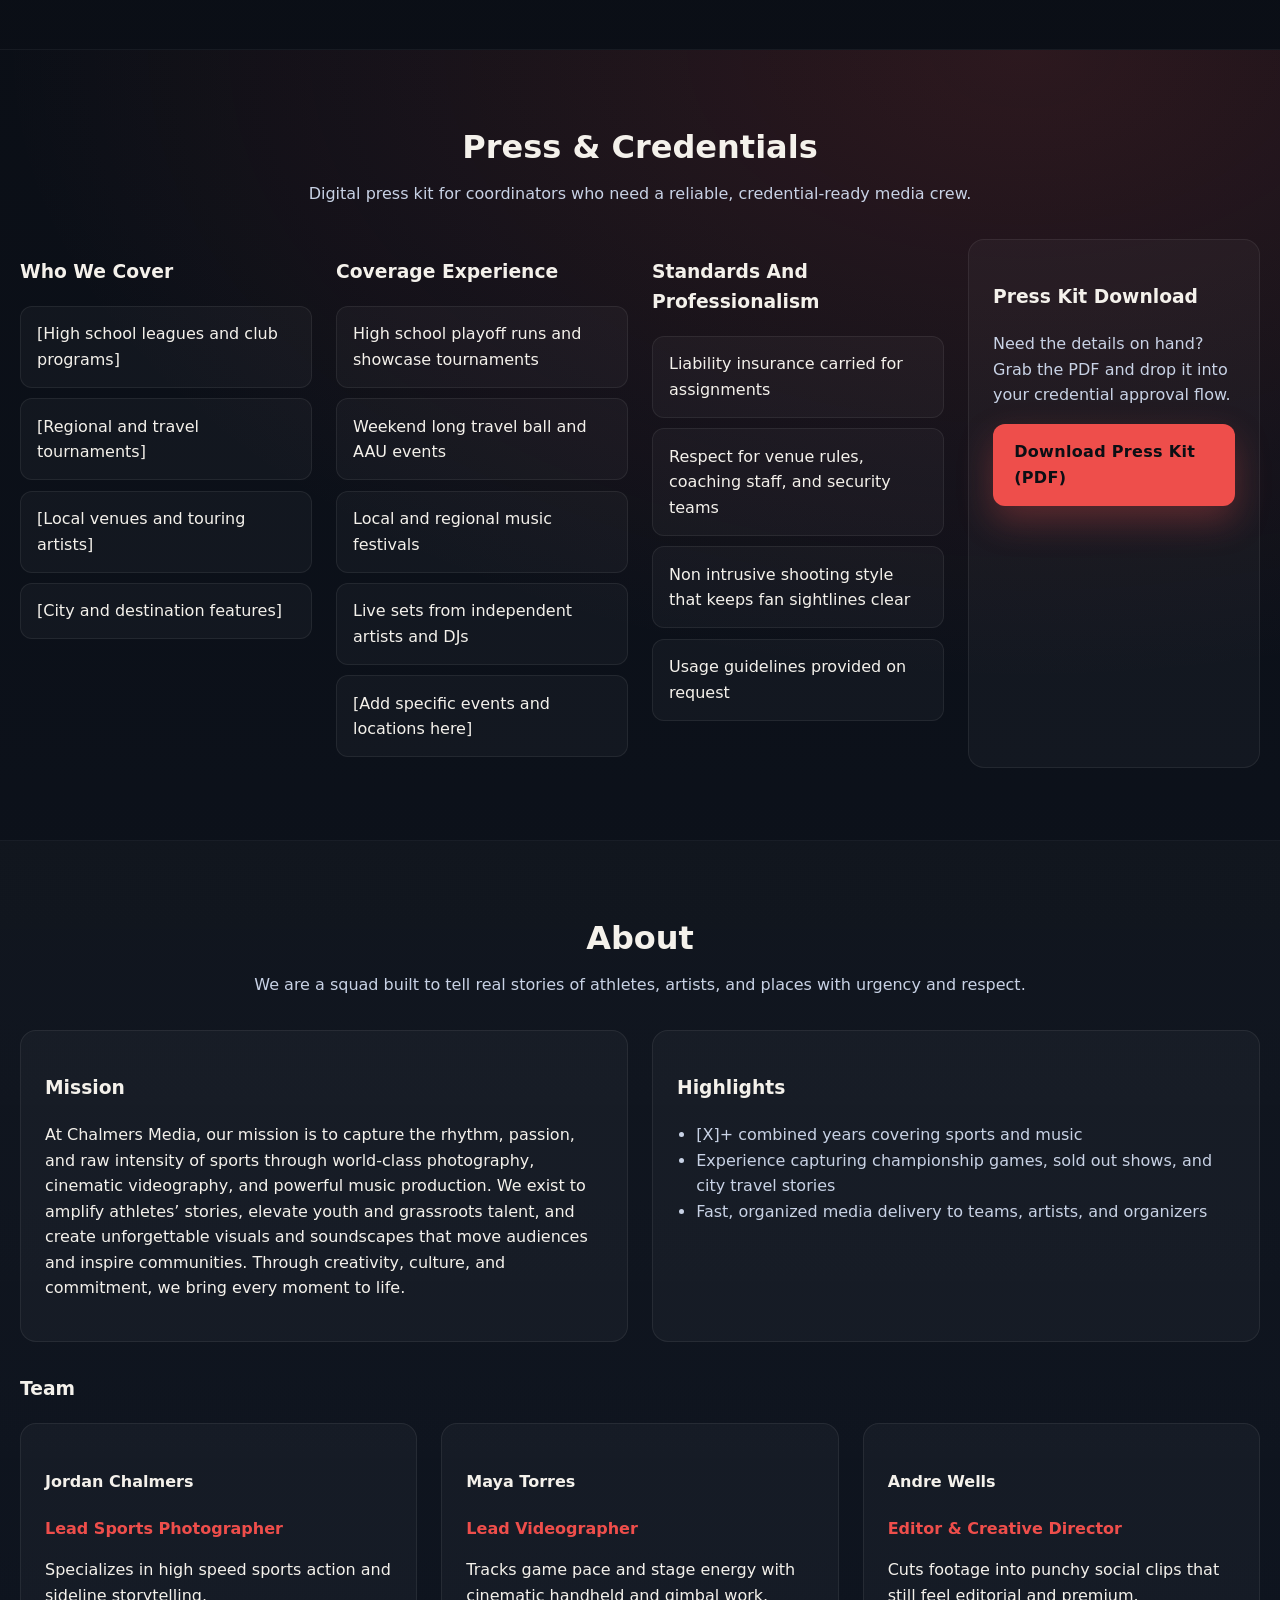
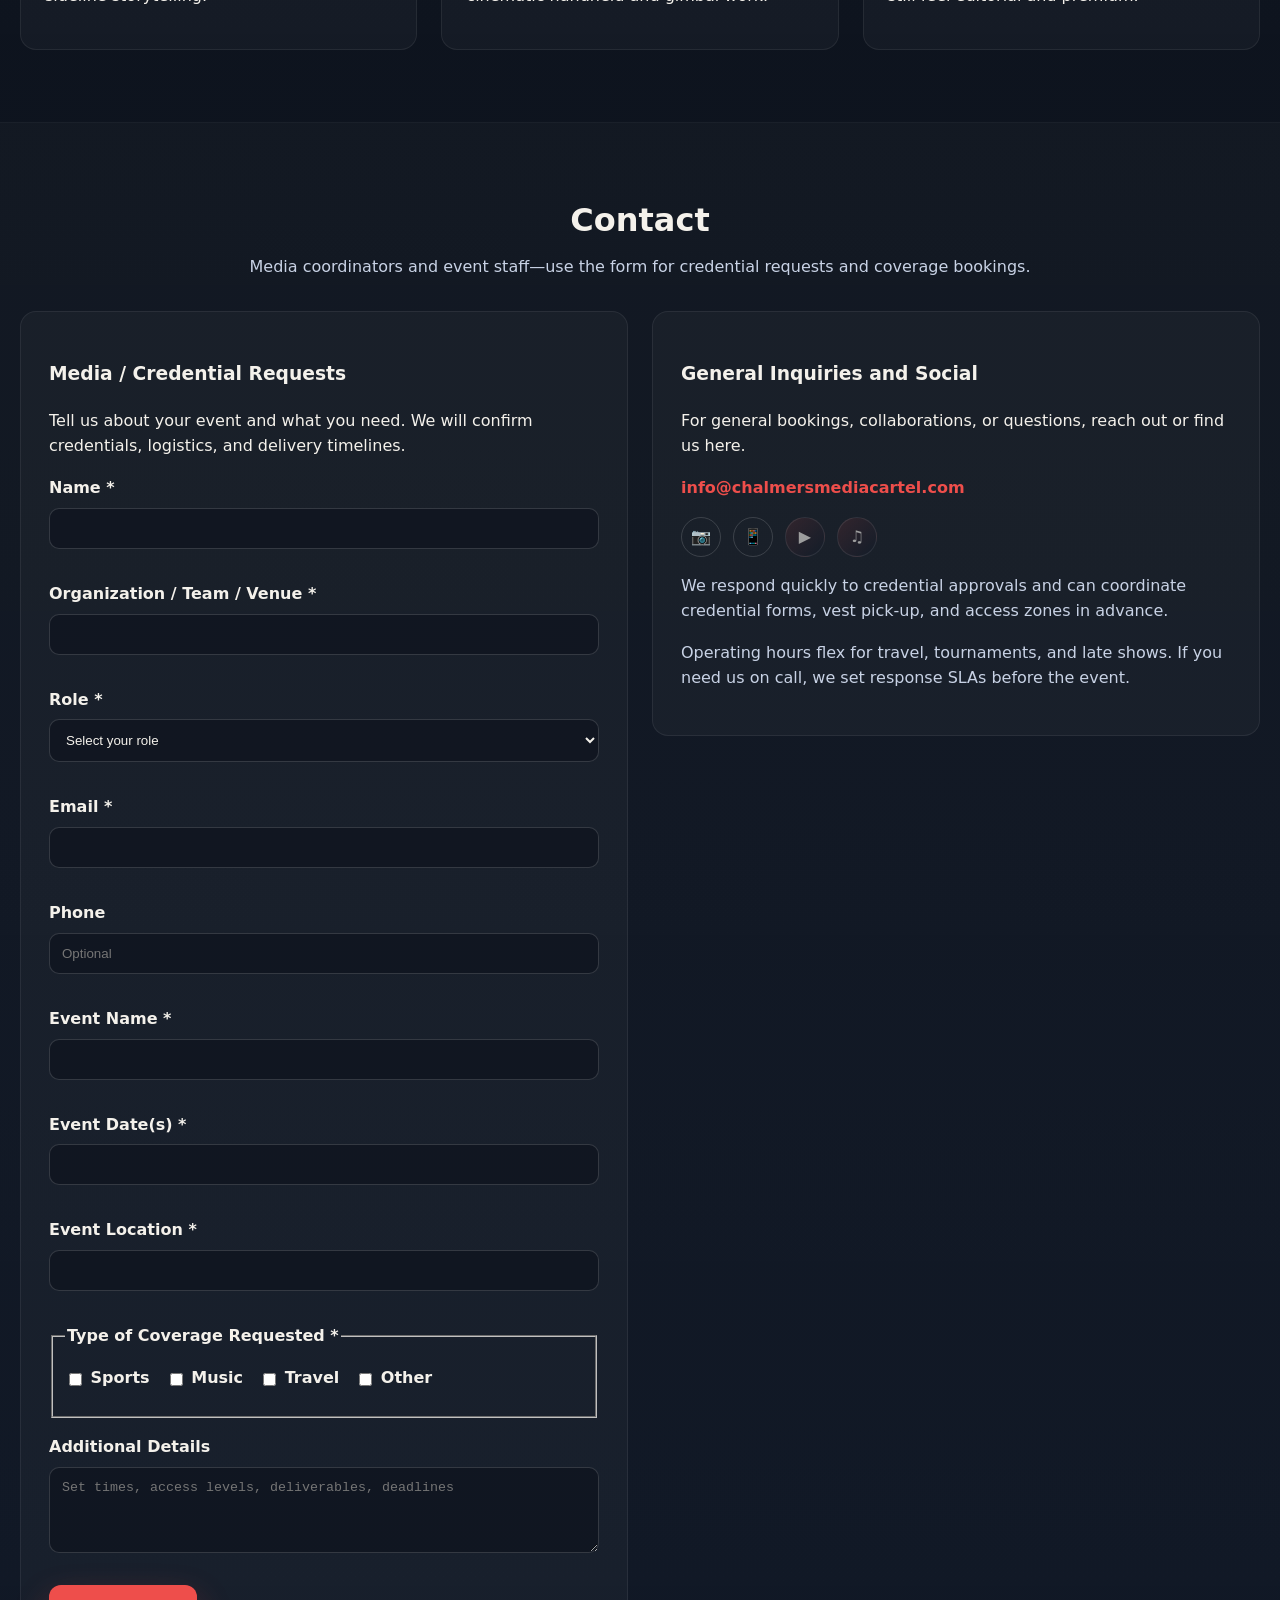
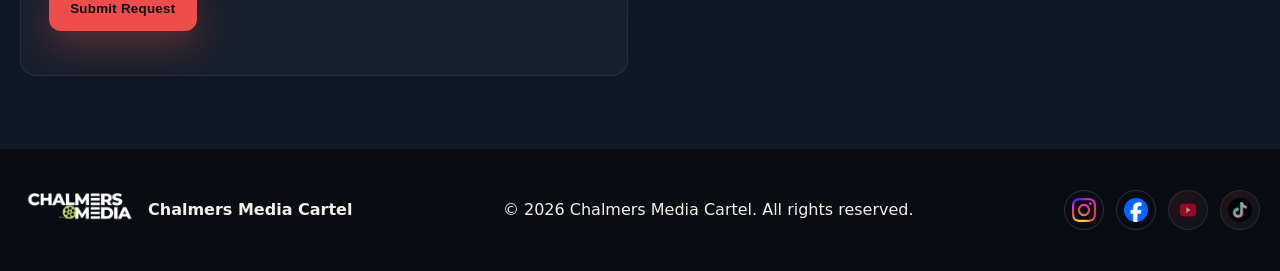
==== commit d314b398: "Adding actual social media logos" ====
--- a/index.html
+++ b/index.html
@@ -361,10 +361,18 @@
     </div>
     <p class="copyright">&copy; <span id="year"></span> Chalmers Media Cartel. All rights reserved.</p>
     <div class="social-links">
-      <a href="https://instagram.com/ChalmersMediaCartel" aria-label="Instagram" target="_blank" rel="noopener">&#x1F4F7;</a>
-      <a href="https://facebook.com/ChalmersMedia" aria-label="Facebook" target="_blank" rel="noopener">&#x1F4F1;</a>
-      <a href="#" aria-label="YouTube" class="placeholder">&#x25B6;</a>
-      <a href="#" aria-label="TikTok" class="placeholder">&#x266B;</a>
+      <a href="https://instagram.com/ChalmersMediaCartel" aria-label="Instagram" target="_blank" rel="noopener">
+        <img src="instagram-logo.svg" alt="Instagram logo">
+      </a>
+      <a href="https://facebook.com/ChalmersMedia" aria-label="Facebook" target="_blank" rel="noopener">
+        <img src="facebook-logo.png" alt="Facebook logo">
+      </a>
+      <a href="#" aria-label="YouTube" class="placeholder" target="_blank" rel="noopener">
+        <img src="youtube-logo.png" alt="YouTube logo">
+      </a>
+      <a href="#" aria-label="TikTok" class="placeholder" target="_blank" rel="noopener">
+        <img src="tiktok-logo.png" alt="TikTok logo">
+      </a>
     </div>
   </footer>
 
--- a/styles.css
+++ b/styles.css
@@ -482,6 +482,12 @@
   transition: border-color 0.2s ease, color 0.2s ease, transform 0.2s ease;
 }
 
+.social-links a img {
+  width: 24px;
+  height: 24px;
+  display: block;
+}
+
 .social-links a:hover,
 .social-links a:focus-visible {
   border-color: var(--color-accent);
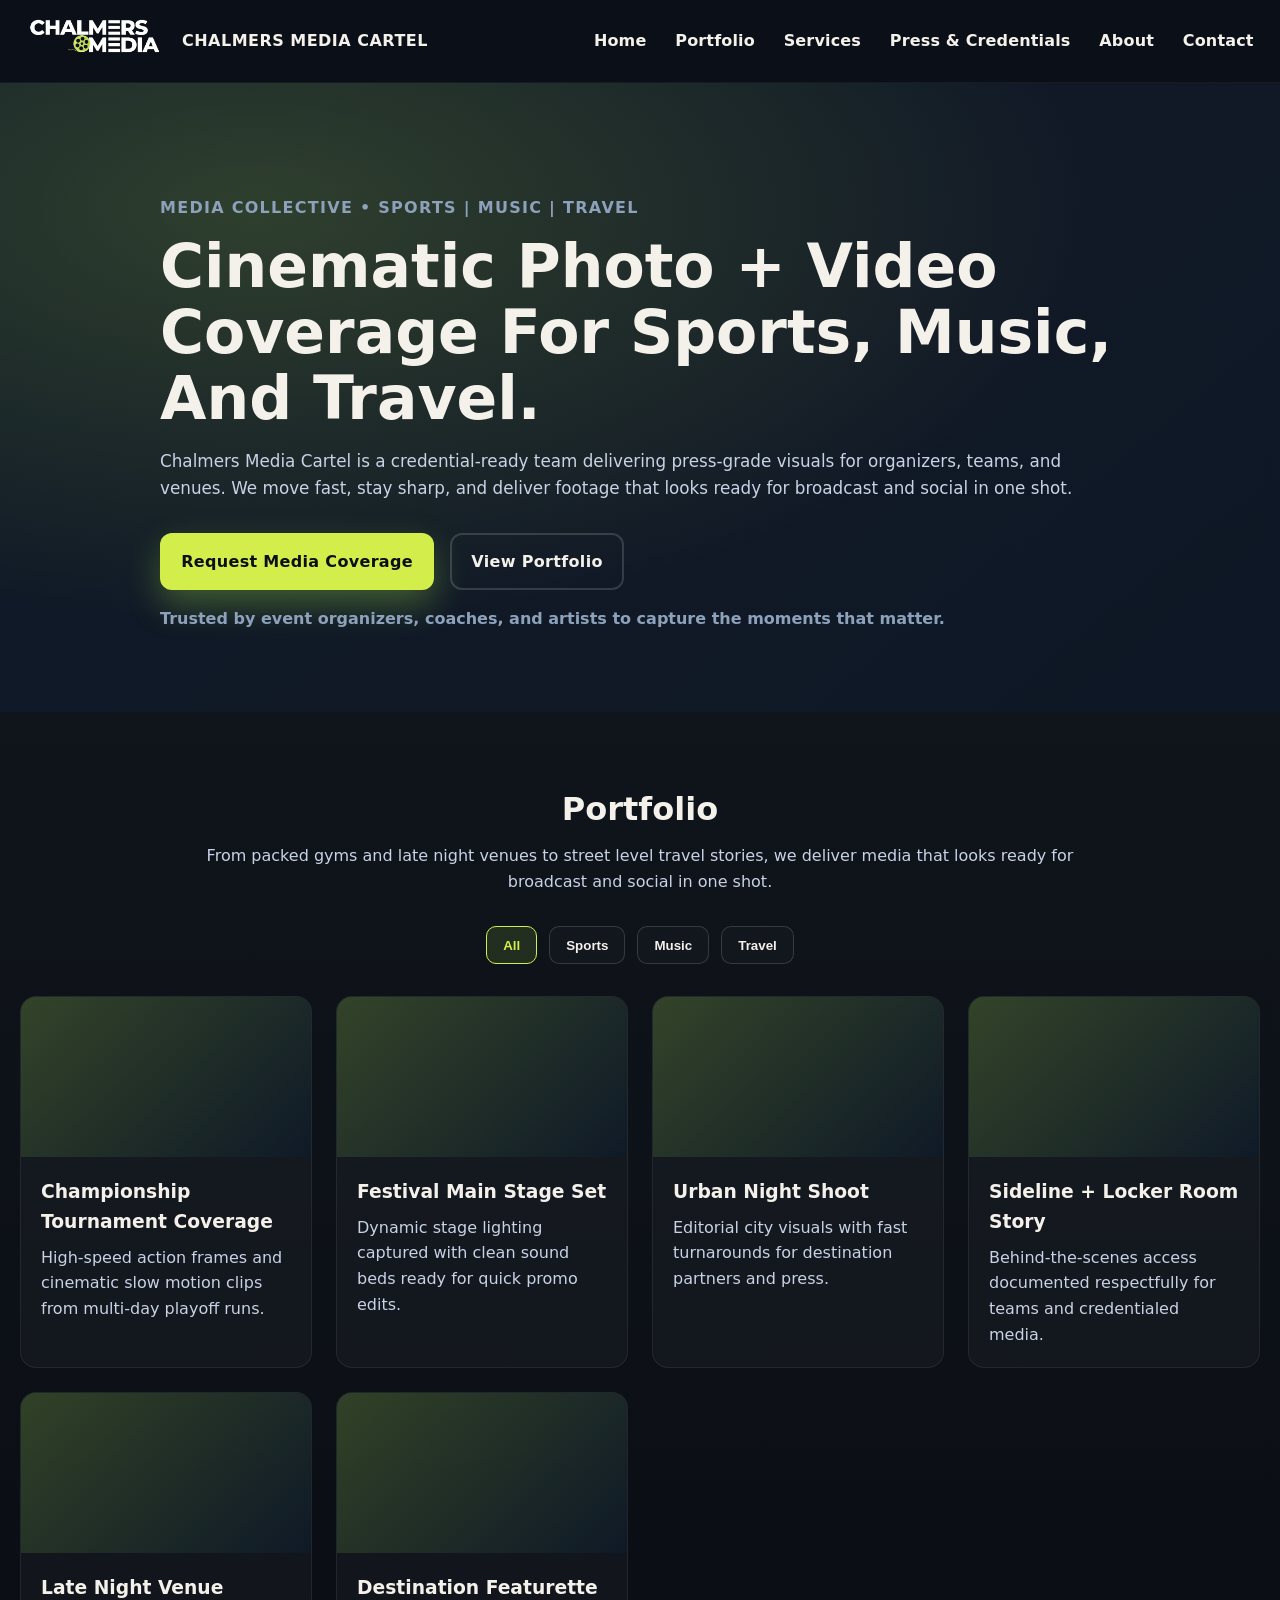
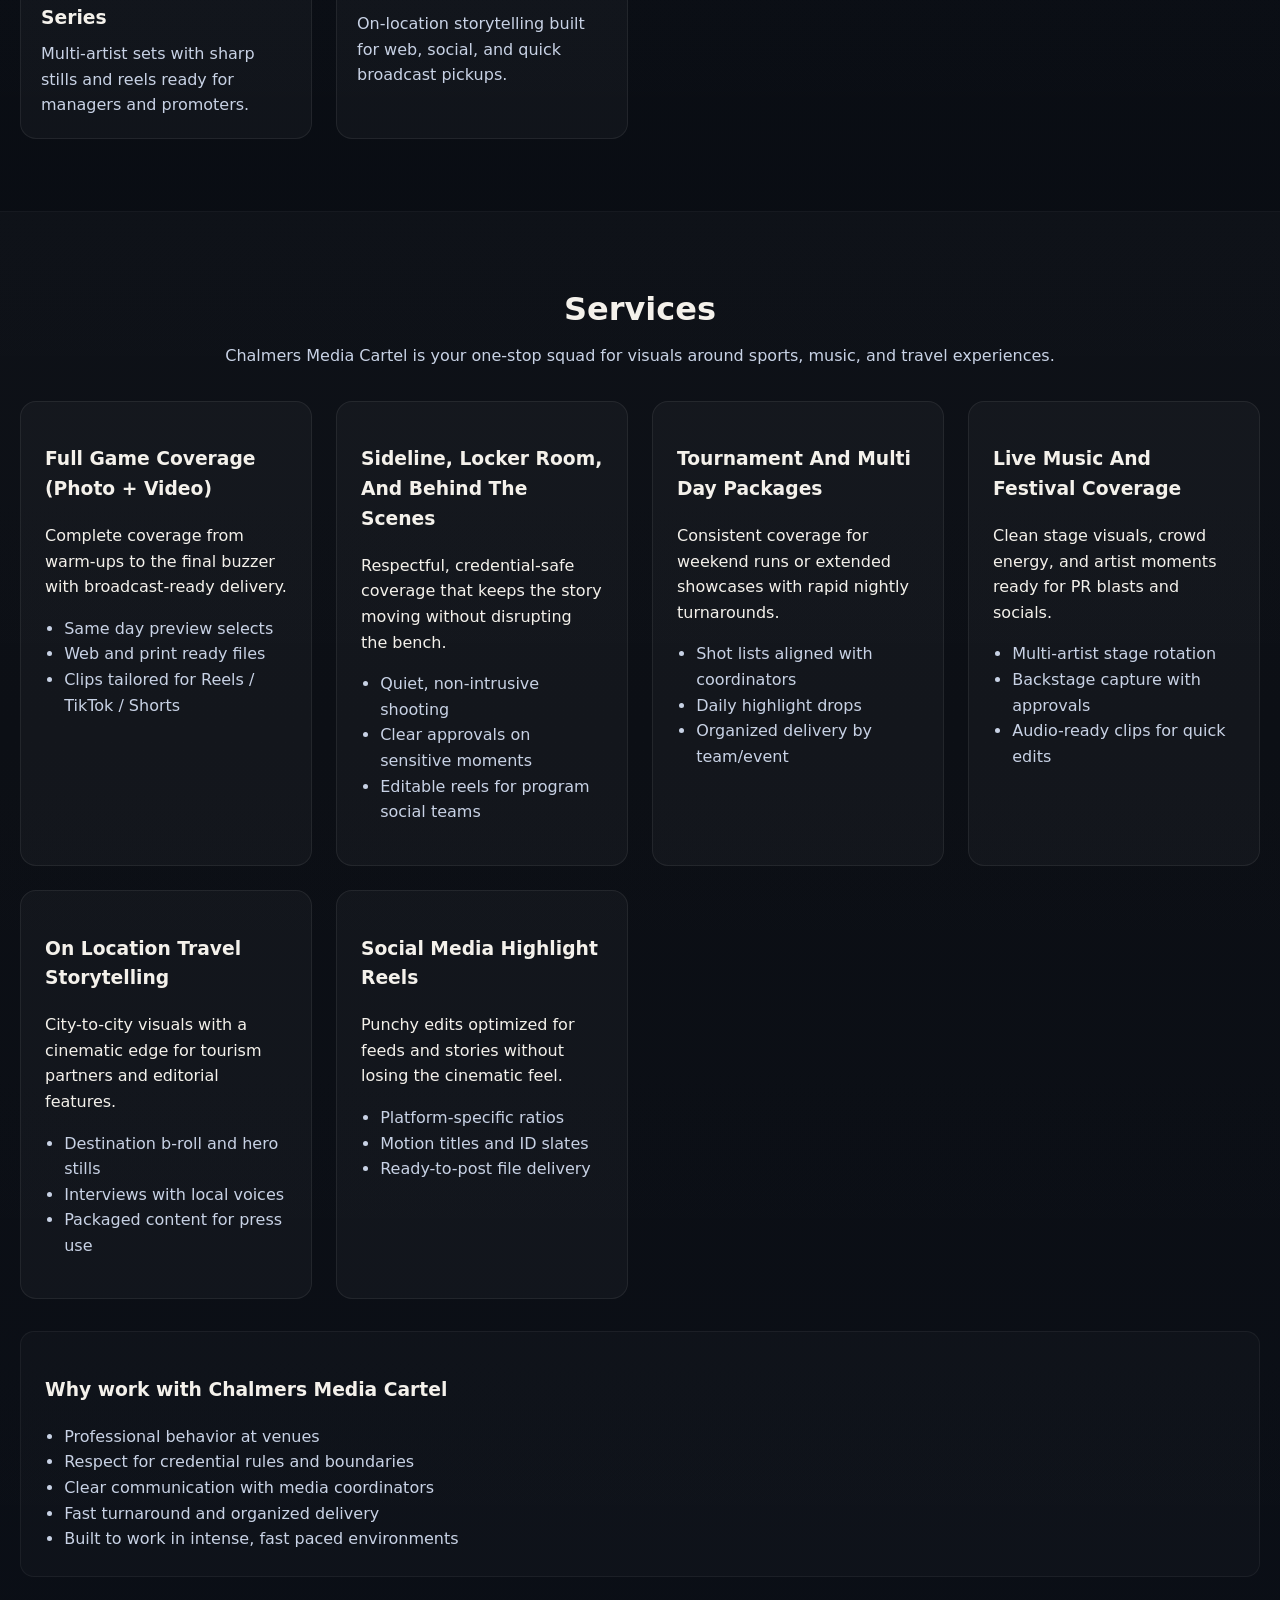
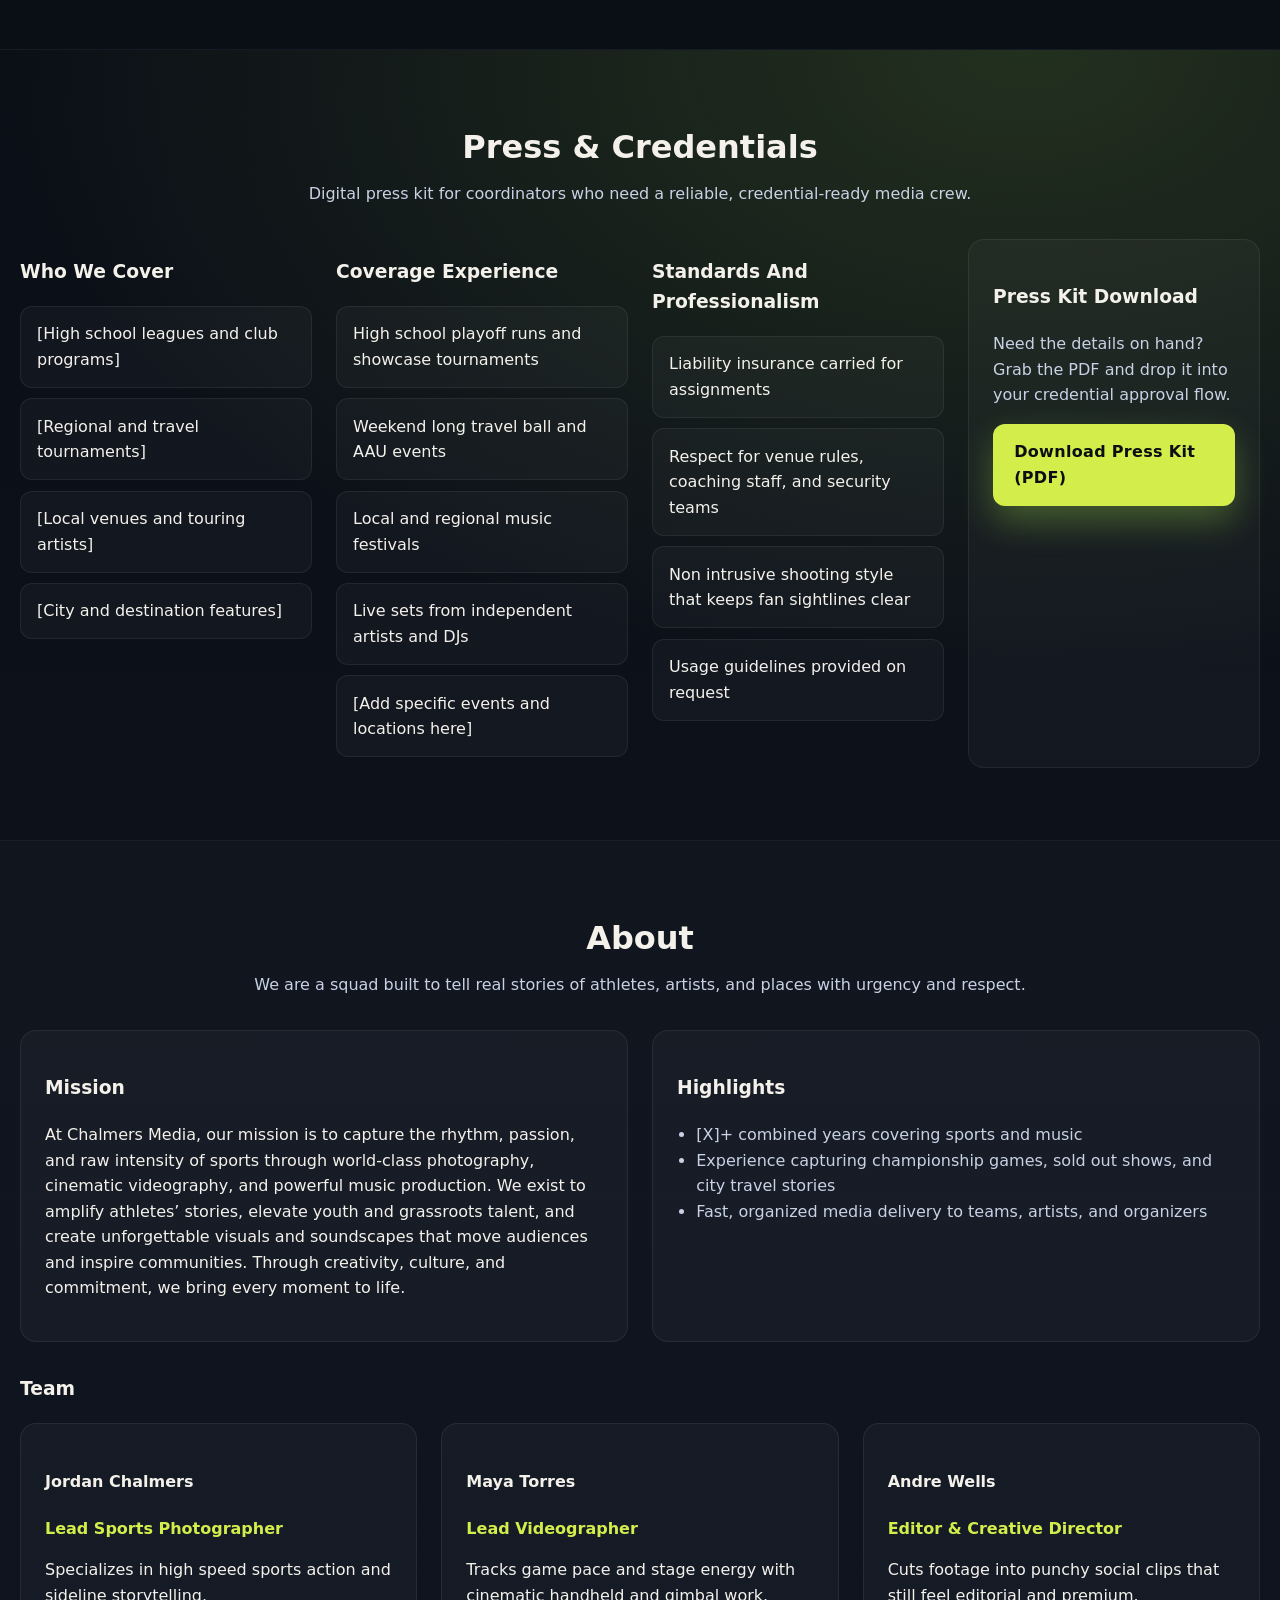
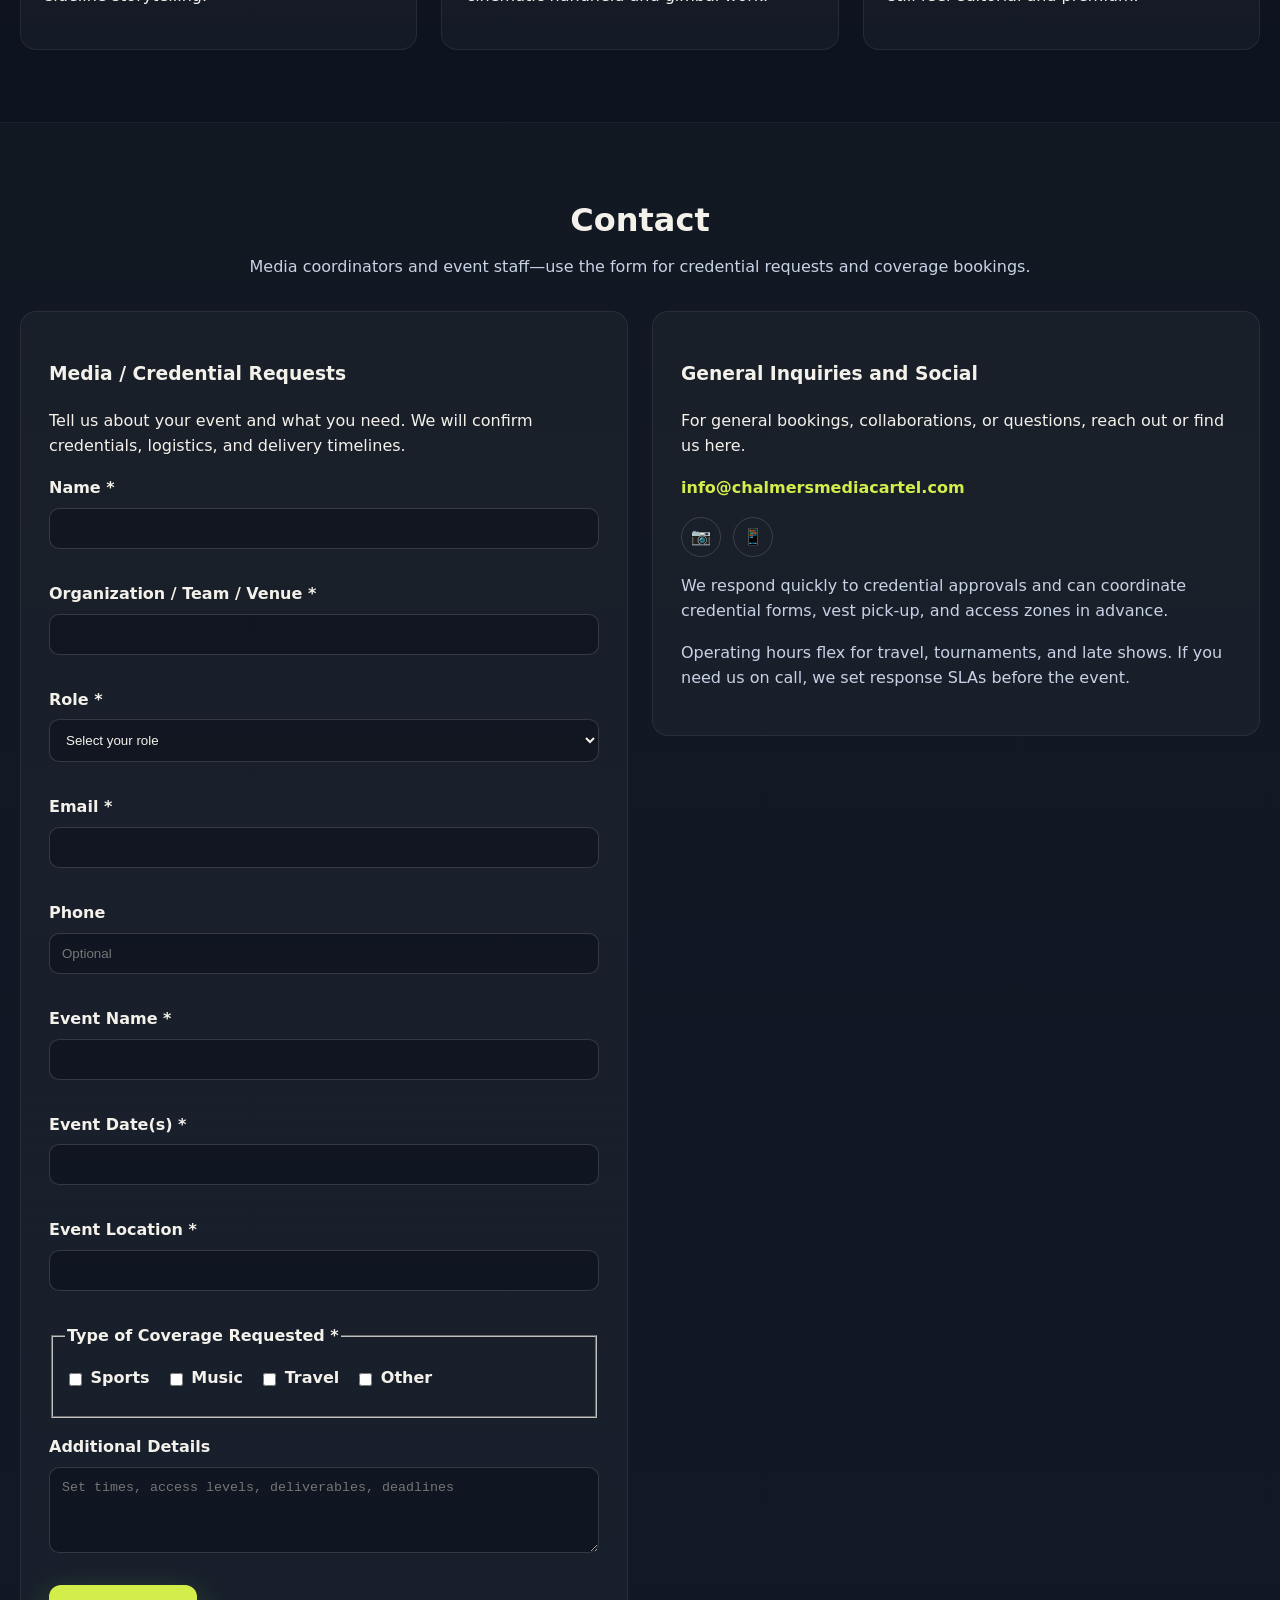
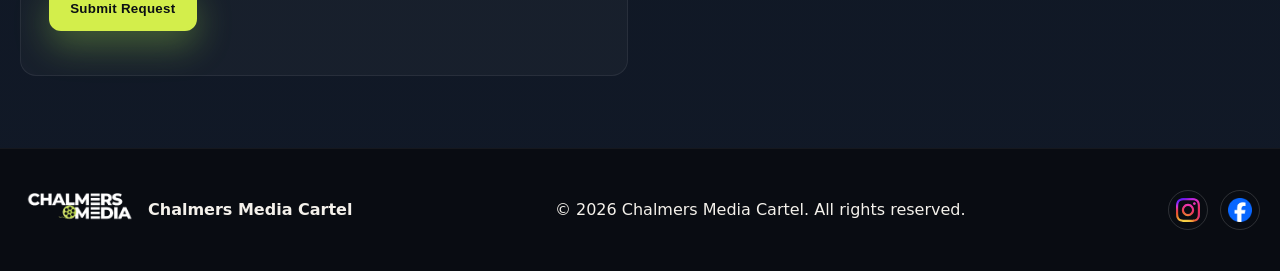
==== commit bf18ad59: "Make site verification-ready and remove stray AppleDouble files Fix dead press kit link and remove d" ====
--- a/index.html
+++ b/index.html
@@ -211,8 +211,7 @@
         <div class="press-kit">
           <h3>Press Kit Download</h3>
           <p>Need the details on hand? Grab the PDF and drop it into your credential approval flow.</p>
-          <a class="button primary" href="press-kit.pdf" target="_blank" rel="noopener">Download Press Kit (PDF)</a>
-          <!-- Replace with real press kit PDF when ready -->
+          <a class="button primary" href="docs/ChalmersMedia_PressKit.pdf" target="_blank" rel="noopener">Download Press Kit (PDF)</a>
         </div>
       </div>
     </section>
@@ -342,8 +341,6 @@
           <div class="social-links">
             <a href="https://instagram.com/ChalmersMediaCartel" aria-label="Instagram" target="_blank" rel="noopener">&#x1F4F7;</a>
             <a href="https://facebook.com/ChalmersMedia" aria-label="Facebook" target="_blank" rel="noopener">&#x1F4F1;</a>
-            <a href="#" aria-label="YouTube" class="placeholder">&#x25B6;</a>
-            <a href="#" aria-label="TikTok" class="placeholder">&#x266B;</a>
           </div>
           <div class="contact-notes">
             <p>We respond quickly to credential approvals and can coordinate credential forms, vest pick-up, and access zones in advance.</p>
@@ -367,12 +364,6 @@
       <a href="https://facebook.com/ChalmersMedia" aria-label="Facebook" target="_blank" rel="noopener">
         <img src="facebook-logo.png" alt="Facebook logo">
       </a>
-      <a href="#" aria-label="YouTube" class="placeholder" target="_blank" rel="noopener">
-        <img src="youtube-logo.png" alt="YouTube logo">
-      </a>
-      <a href="#" aria-label="TikTok" class="placeholder" target="_blank" rel="noopener">
-        <img src="tiktok-logo.png" alt="TikTok logo">
-      </a>
     </div>
   </footer>
 
--- a/styles.css
+++ b/styles.css
@@ -2,8 +2,10 @@
   --color-bg: #0c1119;
   --color-bg-alt: #111927;
   --color-text: #f4f1eb;
-  --color-accent: #ee4e4b;
-  --color-accent-soft: #f38b86;
+  --color-accent: #d3ee4b;
+  --color-accent-soft: #c4f386;
+  /* --color-accent: #ee4e4b;
+  --color-accent-soft: #f38b86; */
   --color-muted: #8da1ba;
   --font-base: 'Inter', 'Segoe UI', system-ui, -apple-system, sans-serif;
 }
@@ -111,7 +113,7 @@
 
 .hero {
   padding: 6rem 1.25rem 4rem;
-  background: radial-gradient(120% 120% at 20% 20%, rgba(238, 78, 75, 0.18) 0%, rgba(14, 26, 41, 0) 55%),
+  background: radial-gradient(120% 120% at 20% 20%, rgba(194, 238, 75, 0.18)/* rgba(238, 78, 75, 0.18) */ 0%, rgba(14, 26, 41, 0) 55%),
     linear-gradient(140deg, rgba(14, 26, 41, 0.9) 0%, rgba(17, 25, 39, 0.95) 60%, rgba(14, 26, 41, 0.8) 100%);
 }
 
@@ -162,7 +164,7 @@
 .button.primary {
   background: var(--color-accent);
   color: #0b0f14;
-  box-shadow: 0 15px 35px rgba(238, 78, 75, 0.3);
+  box-shadow: 0 15px 35px rgba(170, 238, 75, 0.3);
 }
 
 .button.primary:hover,
@@ -239,7 +241,7 @@
 }
 
 .filter-button.active {
-  background: rgba(238, 78, 75, 0.12);
+  background: rgba(170, 238, 75, 0.12);
   border-color: var(--color-accent);
   color: var(--color-accent);
 }
@@ -263,11 +265,12 @@
 
 .portfolio-item:hover {
   transform: translateY(-4px);
-  border-color: rgba(238, 78, 75, 0.4);
+  border-color: rgba(170, 238, 75, 0.4);
+  /* border-color: rgba(238, 78, 75, 0.4); */
 }
 
 .placeholder {
-  background: linear-gradient(135deg, rgba(238, 78, 75, 0.2), rgba(14, 26, 41, 0.85));
+  background: linear-gradient(135deg, rgba(170, 238, 75, 0.2), rgba(14, 26, 41, 0.85));
   height: 160px;
 }
 
@@ -311,7 +314,7 @@
 .service-card:hover,
 .team-card:hover,
 .press-kit:hover {
-  border-color: rgba(238, 78, 75, 0.4);
+  border-color: rgba(170, 238, 75, 0.4);
   transform: translateY(-2px);
 }
 
@@ -335,7 +338,7 @@
 }
 
 .press {
-  background: radial-gradient(80% 80% at 80% 0%, rgba(238, 78, 75, 0.15), rgba(17, 25, 39, 0));
+  background: radial-gradient(80% 80% at 80% 0%, rgba(170, 238, 75, 0.15), rgba(17, 25, 39, 0));
 }
 
 .press-grid {
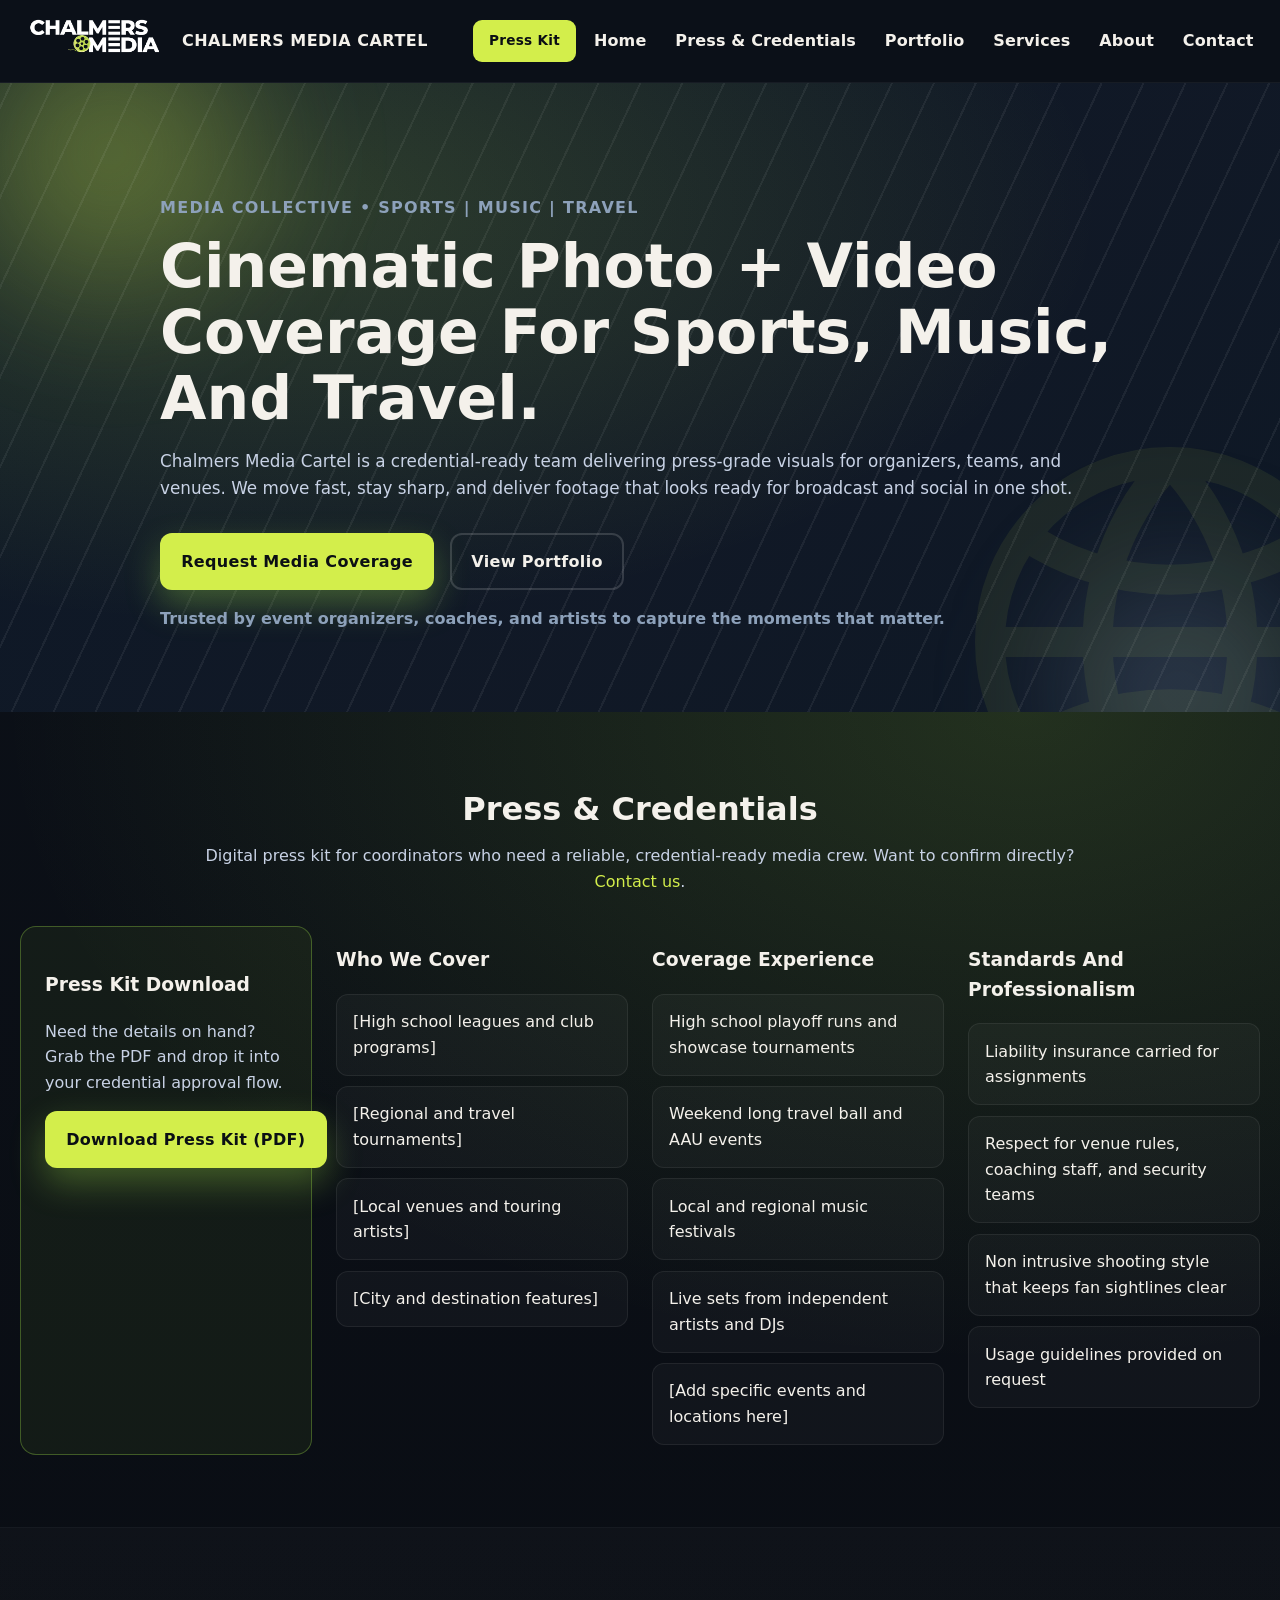
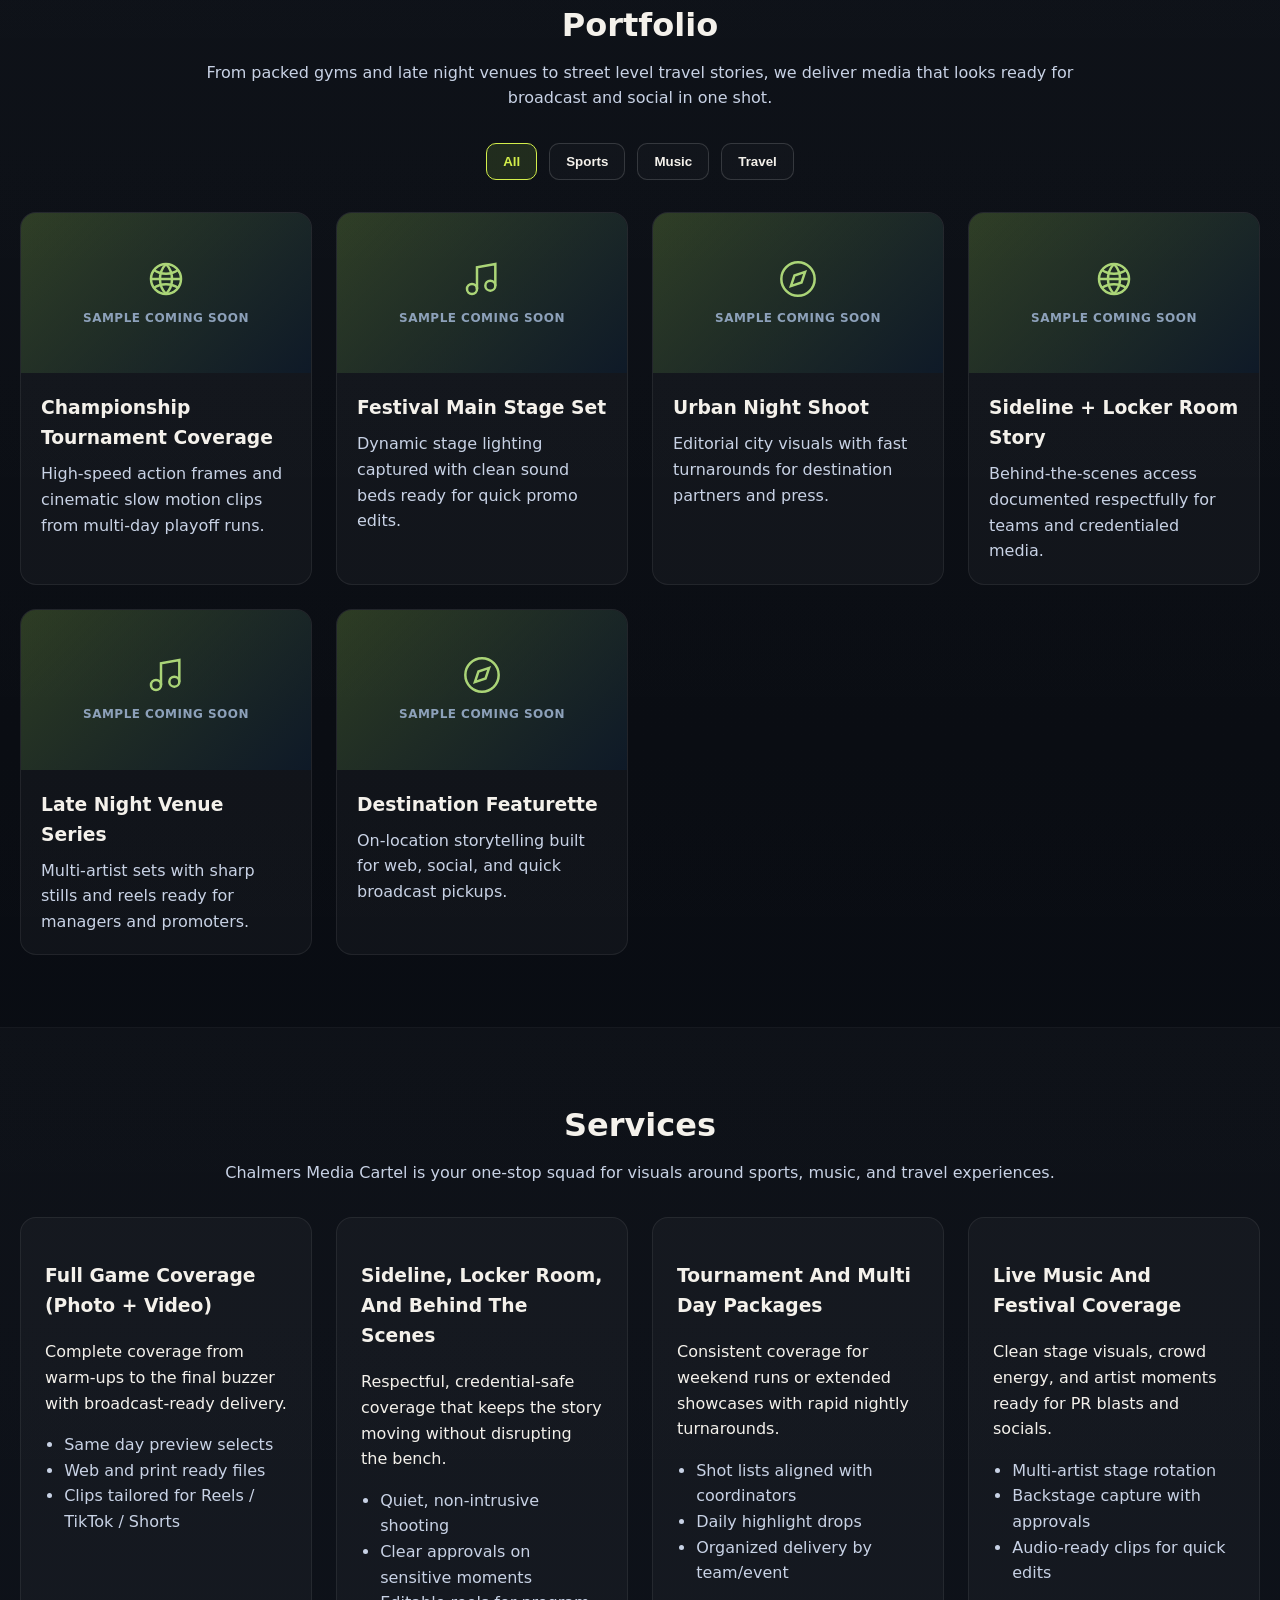
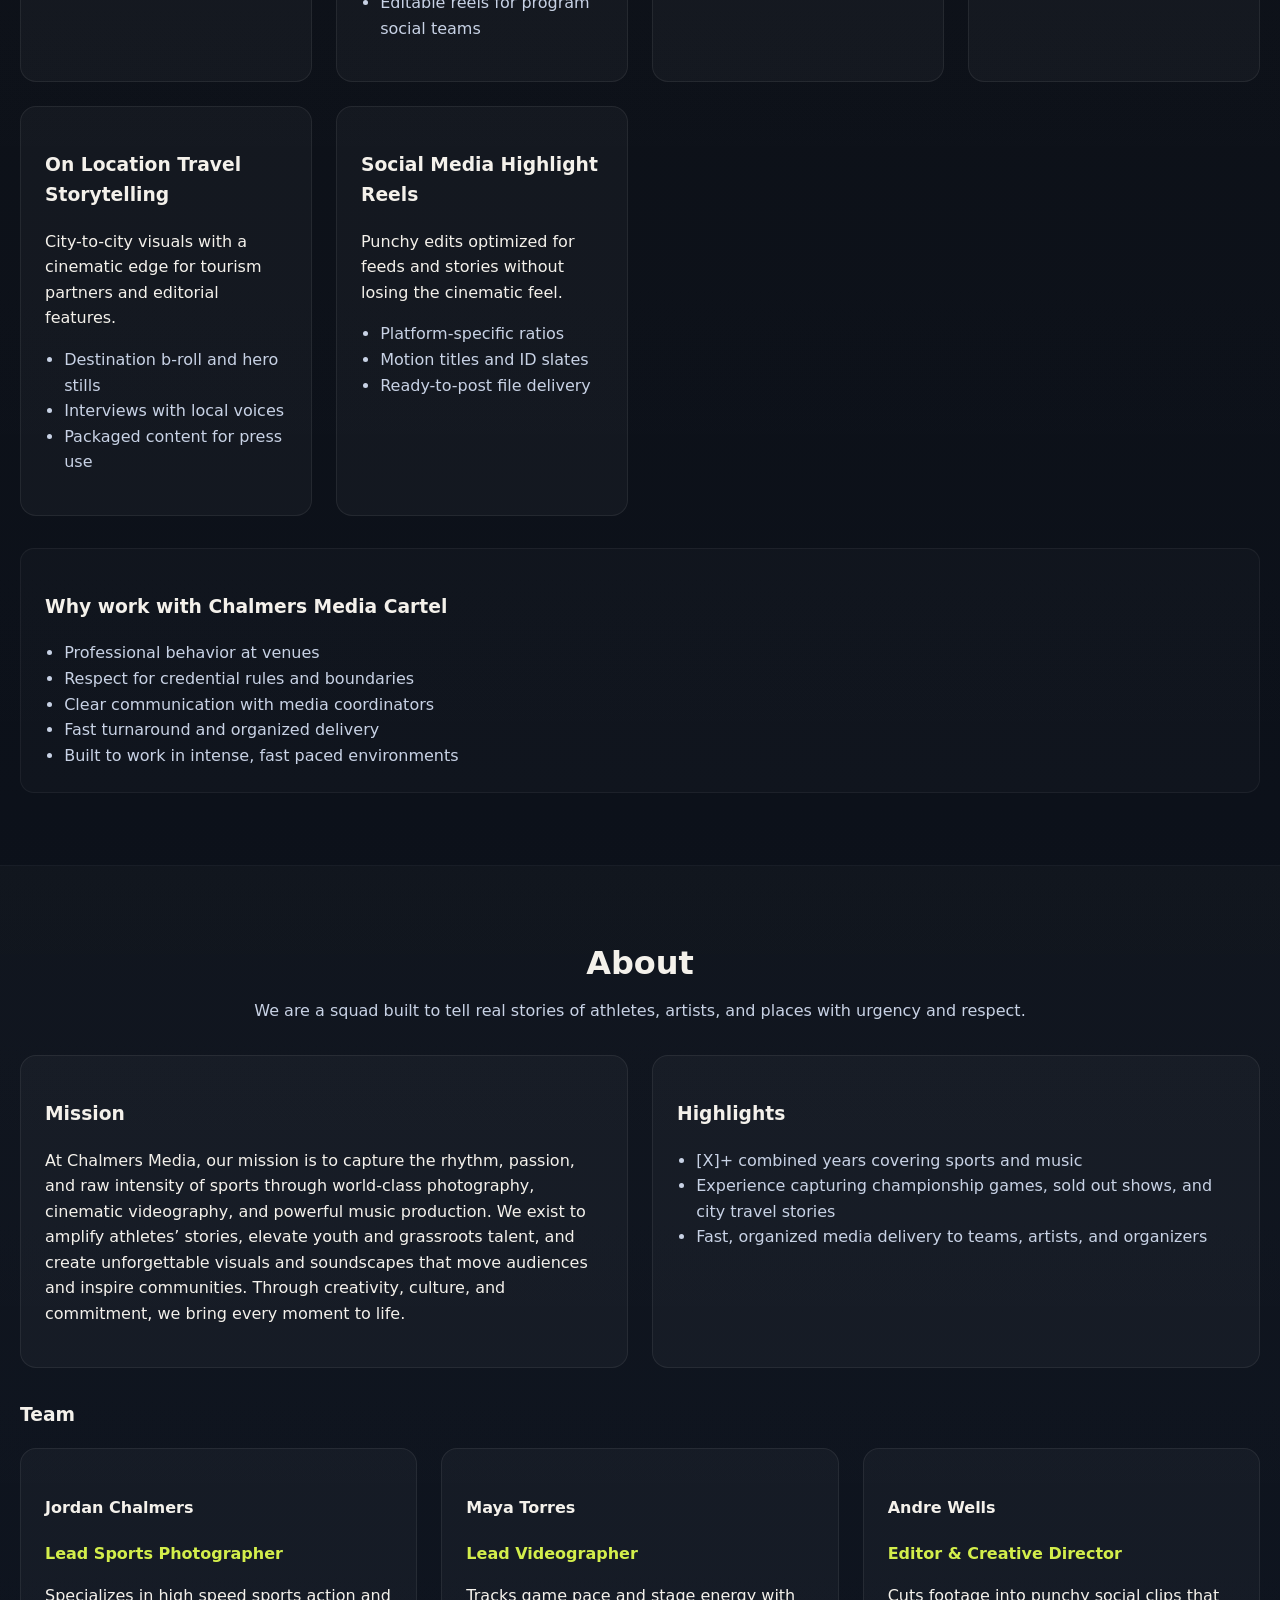
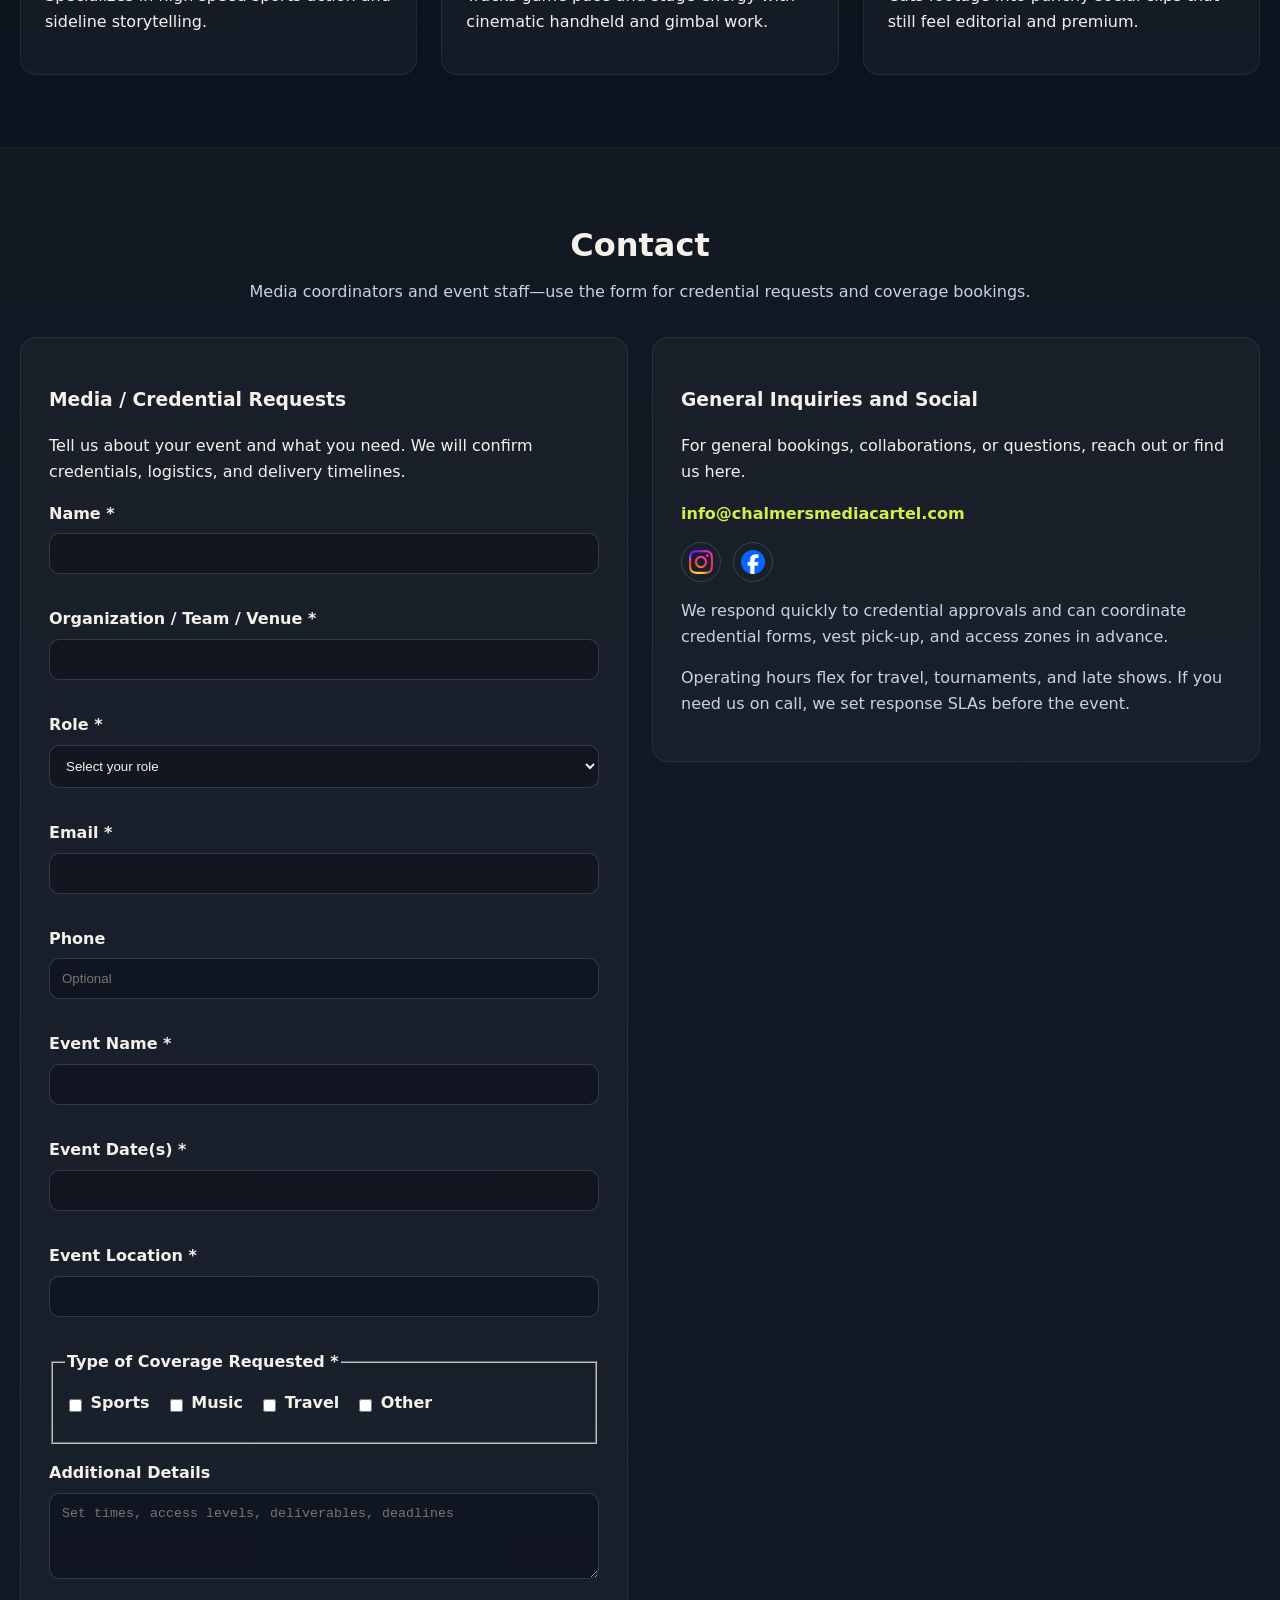
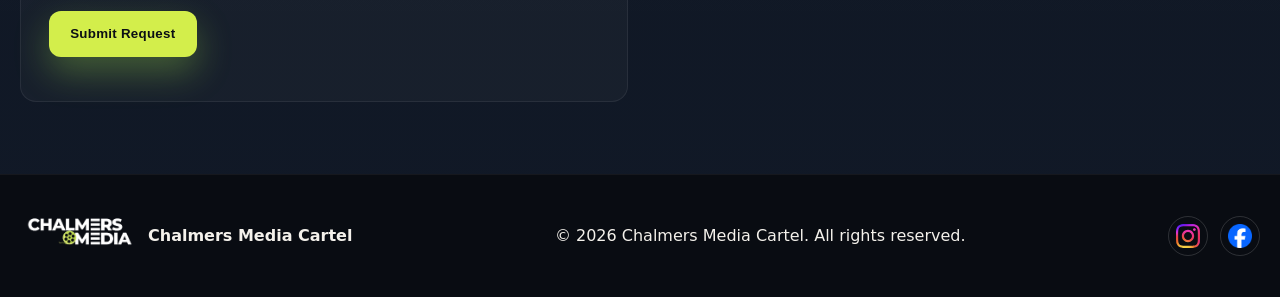
==== commit a7cee55e: "Add hero/portfolio visuals, a11y cleanup, and verification-first layout - Hero: animated glow blobs," ====
--- a/index.html
+++ b/index.html
@@ -7,30 +7,55 @@
   <link rel="stylesheet" href="styles.css">
 </head>
 <body>
+  <svg style="display:none" aria-hidden="true">
+    <symbol id="icon-sports" viewBox="0 0 24 24" fill="none" stroke="currentColor" stroke-width="1.5">
+      <circle cx="12" cy="12" r="9"/>
+      <path d="M3 12h18M12 3a13 13 0 0 1 0 18M12 3a13 13 0 0 0 0 18M4.5 6.5a13 13 0 0 0 15 0M4.5 17.5a13 13 0 0 1 15 0"/>
+    </symbol>
+    <symbol id="icon-music" viewBox="0 0 24 24" fill="none" stroke="currentColor" stroke-width="1.5">
+      <path d="M9 18V5l11-2v13"/>
+      <circle cx="6" cy="18" r="3"/>
+      <circle cx="17" cy="16" r="3"/>
+    </symbol>
+    <symbol id="icon-travel" viewBox="0 0 24 24" fill="none" stroke="currentColor" stroke-width="1.5">
+      <circle cx="12" cy="12" r="10"/>
+      <polygon points="16.24 7.76 14.12 14.12 7.76 16.24 9.88 9.88 16.24 7.76"/>
+    </symbol>
+  </svg>
+
   <header class="site-header">
     <div class="logo-wrap">
       <img src="chalmers-media-trans.png" alt="Chalmers Media Cartel logo" class="logo">
       <span class="site-title">Chalmers Media Cartel</span>
     </div>
-    <button class="nav-toggle" aria-label="Toggle navigation" aria-expanded="false">
-      <span></span>
-      <span></span>
-      <span></span>
-    </button>
-    <nav class="site-nav">
-      <ul>
-        <li><a href="#home">Home</a></li>
-        <li><a href="#portfolio">Portfolio</a></li>
-        <li><a href="#services">Services</a></li>
-        <li><a href="#press">Press &amp; Credentials</a></li>
-        <li><a href="#about">About</a></li>
-        <li><a href="#contact">Contact</a></li>
-      </ul>
-    </nav>
+    <div class="header-actions">
+      <a class="button primary small" href="docs/ChalmersMedia_PressKit.pdf" target="_blank" rel="noopener">Press Kit</a>
+      <button class="nav-toggle" aria-label="Toggle navigation" aria-expanded="false">
+        <span></span>
+        <span></span>
+        <span></span>
+      </button>
+      <nav class="site-nav">
+        <ul>
+          <li><a href="#home">Home</a></li>
+          <li><a href="#press">Press &amp; Credentials</a></li>
+          <li><a href="#portfolio">Portfolio</a></li>
+          <li><a href="#services">Services</a></li>
+          <li><a href="#about">About</a></li>
+          <li><a href="#contact">Contact</a></li>
+        </ul>
+      </nav>
+    </div>
   </header>
 
   <main>
     <section id="home" class="hero">
+      <div class="hero-bg" aria-hidden="true">
+        <span class="hero-glow glow-1"></span>
+        <span class="hero-glow glow-2"></span>
+        <span class="hero-lines"></span>
+        <svg class="hero-sport-graphic"><use href="#icon-sports"></use></svg>
+      </div>
       <div class="hero-content">
         <p class="eyebrow">Media collective • Sports | Music | Travel</p>
         <h1>Cinematic Photo + Video Coverage For Sports, Music, And Travel.</h1>
@@ -43,55 +68,116 @@
       </div>
     </section>
 
+    <section id="press" class="section press">
+      <div class="section-header">
+        <h2>Press &amp; Credentials</h2>
+        <p>Digital press kit for coordinators who need a reliable, credential-ready media crew. Want to confirm directly? <a href="#contact">Contact us</a>.</p>
+      </div>
+      <div class="press-grid">
+        <div class="press-kit">
+          <h3>Press Kit Download</h3>
+          <p>Need the details on hand? Grab the PDF and drop it into your credential approval flow.</p>
+          <a class="button primary" href="docs/ChalmersMedia_PressKit.pdf" target="_blank" rel="noopener">Download Press Kit (PDF)</a>
+        </div>
+        <div>
+          <h3>Who We Cover</h3>
+          <ul class="tag-list">
+            <li>[High school leagues and club programs]</li>
+            <li>[Regional and travel tournaments]</li>
+            <li>[Local venues and touring artists]</li>
+            <li>[City and destination features]</li>
+            <!-- Add real client or league names here -->
+          </ul>
+        </div>
+        <div>
+          <h3>Coverage Experience</h3>
+          <ul class="bullet-list">
+            <li>High school playoff runs and showcase tournaments</li>
+            <li>Weekend long travel ball and AAU events</li>
+            <li>Local and regional music festivals</li>
+            <li>Live sets from independent artists and DJs</li>
+            <li>[Add specific events and locations here]</li>
+          </ul>
+        </div>
+        <div>
+          <h3>Standards And Professionalism</h3>
+          <ul class="bullet-list">
+            <li>Liability insurance carried for assignments <!-- Update with carrier and coverage details --></li>
+            <li>Respect for venue rules, coaching staff, and security teams</li>
+            <li>Non intrusive shooting style that keeps fan sightlines clear</li>
+            <li>Usage guidelines provided on request</li>
+          </ul>
+        </div>
+      </div>
+    </section>
+
     <section id="portfolio" class="section">
       <div class="section-header">
         <h2>Portfolio</h2>
         <p>From packed gyms and late night venues to street level travel stories, we deliver media that looks ready for broadcast and social in one shot.</p>
       </div>
       <div class="filters" aria-label="Portfolio filters">
-        <button class="filter-button active" data-filter="all">All</button>
-        <button class="filter-button" data-filter="sports">Sports</button>
-        <button class="filter-button" data-filter="music">Music</button>
-        <button class="filter-button" data-filter="travel">Travel</button>
+        <button class="filter-button active" data-filter="all" aria-pressed="true">All</button>
+        <button class="filter-button" data-filter="sports" aria-pressed="false">Sports</button>
+        <button class="filter-button" data-filter="music" aria-pressed="false">Music</button>
+        <button class="filter-button" data-filter="travel" aria-pressed="false">Travel</button>
       </div>
       <div class="portfolio-grid">
         <article class="portfolio-item" data-category="sports">
-          <div class="placeholder"></div>
+          <div class="placeholder">
+            <svg class="placeholder-icon"><use href="#icon-sports"></use></svg>
+            <span class="placeholder-label">Sample coming soon</span>
+          </div>
           <div class="item-text">
             <h3>Championship Tournament Coverage</h3>
             <p>High-speed action frames and cinematic slow motion clips from multi-day playoff runs.</p>
           </div>
         </article>
         <article class="portfolio-item" data-category="music">
-          <div class="placeholder"></div>
+          <div class="placeholder">
+            <svg class="placeholder-icon"><use href="#icon-music"></use></svg>
+            <span class="placeholder-label">Sample coming soon</span>
+          </div>
           <div class="item-text">
             <h3>Festival Main Stage Set</h3>
             <p>Dynamic stage lighting captured with clean sound beds ready for quick promo edits.</p>
           </div>
         </article>
         <article class="portfolio-item" data-category="travel">
-          <div class="placeholder"></div>
+          <div class="placeholder">
+            <svg class="placeholder-icon"><use href="#icon-travel"></use></svg>
+            <span class="placeholder-label">Sample coming soon</span>
+          </div>
           <div class="item-text">
             <h3>Urban Night Shoot</h3>
             <p>Editorial city visuals with fast turnarounds for destination partners and press.</p>
           </div>
         </article>
         <article class="portfolio-item" data-category="sports">
-          <div class="placeholder"></div>
+          <div class="placeholder">
+            <svg class="placeholder-icon"><use href="#icon-sports"></use></svg>
+            <span class="placeholder-label">Sample coming soon</span>
+          </div>
           <div class="item-text">
             <h3>Sideline + Locker Room Story</h3>
             <p>Behind-the-scenes access documented respectfully for teams and credentialed media.</p>
           </div>
         </article>
         <article class="portfolio-item" data-category="music">
-          <div class="placeholder"></div>
+          <div class="placeholder">
+            <svg class="placeholder-icon"><use href="#icon-music"></use></svg>
+            <span class="placeholder-label">Sample coming soon</span>
+          </div>
           <div class="item-text">
             <h3>Late Night Venue Series</h3>
             <p>Multi-artist sets with sharp stills and reels ready for managers and promoters.</p>
           </div>
         </article>
         <article class="portfolio-item" data-category="travel">
-          <div class="placeholder"></div>
+          <div class="placeholder">
+            <svg class="placeholder-icon"><use href="#icon-travel"></use></svg>
+            <span class="placeholder-label">Sample coming soon</span>
+          </div>
           <div class="item-text">
             <h3>Destination Featurette</h3>
             <p>On-location storytelling built for web, social, and quick broadcast pickups.</p>
@@ -170,49 +256,6 @@
           <li>Fast turnaround and organized delivery</li>
           <li>Built to work in intense, fast paced environments</li>
         </ul>
-      </div>
-    </section>
-
-    <section id="press" class="section press">
-      <div class="section-header">
-        <h2>Press &amp; Credentials</h2>
-        <p>Digital press kit for coordinators who need a reliable, credential-ready media crew.</p>
-      </div>
-      <div class="press-grid">
-        <div>
-          <h3>Who We Cover</h3>
-          <ul class="tag-list">
-            <li>[High school leagues and club programs]</li>
-            <li>[Regional and travel tournaments]</li>
-            <li>[Local venues and touring artists]</li>
-            <li>[City and destination features]</li>
-            <!-- Add real client or league names here -->
-          </ul>
-        </div>
-        <div>
-          <h3>Coverage Experience</h3>
-          <ul class="bullet-list">
-            <li>High school playoff runs and showcase tournaments</li>
-            <li>Weekend long travel ball and AAU events</li>
-            <li>Local and regional music festivals</li>
-            <li>Live sets from independent artists and DJs</li>
-            <li>[Add specific events and locations here]</li>
-          </ul>
-        </div>
-        <div>
-          <h3>Standards And Professionalism</h3>
-          <ul class="bullet-list">
-            <li>Liability insurance carried for assignments <!-- Update with carrier and coverage details --></li>
-            <li>Respect for venue rules, coaching staff, and security teams</li>
-            <li>Non intrusive shooting style that keeps fan sightlines clear</li>
-            <li>Usage guidelines provided on request</li>
-          </ul>
-        </div>
-        <div class="press-kit">
-          <h3>Press Kit Download</h3>
-          <p>Need the details on hand? Grab the PDF and drop it into your credential approval flow.</p>
-          <a class="button primary" href="docs/ChalmersMedia_PressKit.pdf" target="_blank" rel="noopener">Download Press Kit (PDF)</a>
-        </div>
       </div>
     </section>
 
@@ -339,8 +382,12 @@
           <p class="email">info@chalmersmediacartel.com</p>
           <!-- Update with real contact email -->
           <div class="social-links">
-            <a href="https://instagram.com/ChalmersMediaCartel" aria-label="Instagram" target="_blank" rel="noopener">&#x1F4F7;</a>
-            <a href="https://facebook.com/ChalmersMedia" aria-label="Facebook" target="_blank" rel="noopener">&#x1F4F1;</a>
+            <a href="https://instagram.com/ChalmersMediaCartel" aria-label="Instagram" target="_blank" rel="noopener">
+              <img src="instagram-logo.svg" alt="Instagram logo">
+            </a>
+            <a href="https://facebook.com/ChalmersMedia" aria-label="Facebook" target="_blank" rel="noopener">
+              <img src="facebook-logo.png" alt="Facebook logo">
+            </a>
           </div>
           <div class="contact-notes">
             <p>We respond quickly to credential approvals and can coordinate credential forms, vest pick-up, and access zones in advance.</p>
--- a/styles.css
+++ b/styles.css
@@ -4,8 +4,6 @@
   --color-text: #f4f1eb;
   --color-accent: #d3ee4b;
   --color-accent-soft: #c4f386;
-  /* --color-accent: #ee4e4b;
-  --color-accent-soft: #f38b86; */
   --color-muted: #8da1ba;
   --font-base: 'Inter', 'Segoe UI', system-ui, -apple-system, sans-serif;
 }
@@ -53,6 +51,12 @@
   gap: 0.75rem;
   font-weight: 700;
   letter-spacing: 0.03em;
+}
+
+.header-actions {
+  display: flex;
+  align-items: center;
+  gap: 0.75rem;
 }
 
 .logo {
@@ -112,12 +116,87 @@
 }
 
 .hero {
+  position: relative;
+  overflow: hidden;
   padding: 6rem 1.25rem 4rem;
-  background: radial-gradient(120% 120% at 20% 20%, rgba(194, 238, 75, 0.18)/* rgba(238, 78, 75, 0.18) */ 0%, rgba(14, 26, 41, 0) 55%),
+  background: radial-gradient(120% 120% at 20% 20%, rgba(194, 238, 75, 0.18) 0%, rgba(14, 26, 41, 0) 55%),
     linear-gradient(140deg, rgba(14, 26, 41, 0.9) 0%, rgba(17, 25, 39, 0.95) 60%, rgba(14, 26, 41, 0.8) 100%);
 }
 
+.hero-bg {
+  position: absolute;
+  inset: 0;
+  z-index: 0;
+  pointer-events: none;
+}
+
+.hero-glow {
+  position: absolute;
+  display: block;
+  border-radius: 50%;
+  filter: blur(50px);
+}
+
+.glow-1 {
+  width: 420px;
+  height: 420px;
+  top: -140px;
+  left: -100px;
+  background: radial-gradient(circle, rgba(211, 238, 75, 0.35), transparent 70%);
+  animation: drift-1 18s ease-in-out infinite alternate;
+}
+
+.glow-2 {
+  width: 360px;
+  height: 360px;
+  bottom: -160px;
+  right: -80px;
+  background: radial-gradient(circle, rgba(141, 161, 186, 0.3), transparent 70%);
+  animation: drift-2 22s ease-in-out infinite alternate;
+}
+
+.hero-lines {
+  position: absolute;
+  inset: -10% -10%;
+  background-image: repeating-linear-gradient(115deg, rgba(255, 255, 255, 0.06) 0px, rgba(255, 255, 255, 0.06) 2px, transparent 2px, transparent 38px);
+  animation: pan-lines 14s linear infinite;
+}
+
+.hero-sport-graphic {
+  position: absolute;
+  width: 480px;
+  height: 480px;
+  right: -130px;
+  bottom: -170px;
+  color: var(--color-accent);
+  opacity: 0.07;
+}
+
+@keyframes drift-1 {
+  from { transform: translate(0, 0); }
+  to { transform: translate(40px, 30px); }
+}
+
+@keyframes drift-2 {
+  from { transform: translate(0, 0); }
+  to { transform: translate(-30px, -25px); }
+}
+
+@keyframes pan-lines {
+  from { background-position: 0 0; }
+  to { background-position: 200px 0; }
+}
+
+@media (prefers-reduced-motion: reduce) {
+  .hero-glow,
+  .hero-lines {
+    animation: none;
+  }
+}
+
 .hero-content {
+  position: relative;
+  z-index: 1;
   max-width: 960px;
   margin: 0 auto;
 }
@@ -157,6 +236,7 @@
   border-radius: 12px;
   font-weight: 700;
   letter-spacing: 0.02em;
+  white-space: nowrap;
   border: 2px solid transparent;
   transition: transform 0.2s ease, box-shadow 0.2s ease, background 0.2s ease, color 0.2s ease;
 }
@@ -165,6 +245,13 @@
   background: var(--color-accent);
   color: #0b0f14;
   box-shadow: 0 15px 35px rgba(170, 238, 75, 0.3);
+}
+
+.button.small {
+  padding: 0.5rem 0.85rem;
+  border-radius: 9px;
+  font-size: 0.85rem;
+  box-shadow: none;
 }
 
 .button.primary:hover,
@@ -266,12 +353,31 @@
 .portfolio-item:hover {
   transform: translateY(-4px);
   border-color: rgba(170, 238, 75, 0.4);
-  /* border-color: rgba(238, 78, 75, 0.4); */
 }
 
 .placeholder {
-  background: linear-gradient(135deg, rgba(170, 238, 75, 0.2), rgba(14, 26, 41, 0.85));
+  background: linear-gradient(135deg, rgba(170, 238, 75, 0.18), rgba(14, 26, 41, 0.9));
   height: 160px;
+  display: flex;
+  flex-direction: column;
+  align-items: center;
+  justify-content: center;
+  gap: 0.6rem;
+  color: var(--color-accent-soft);
+}
+
+.placeholder-icon {
+  width: 40px;
+  height: 40px;
+  opacity: 0.85;
+}
+
+.placeholder-label {
+  font-size: 0.75rem;
+  font-weight: 600;
+  letter-spacing: 0.04em;
+  text-transform: uppercase;
+  color: var(--color-muted);
 }
 
 .item-text {
@@ -316,6 +422,11 @@
 .press-kit:hover {
   border-color: rgba(170, 238, 75, 0.4);
   transform: translateY(-2px);
+}
+
+.press-kit {
+  border-color: rgba(170, 238, 75, 0.3);
+  background: rgba(170, 238, 75, 0.06);
 }
 
 .deliverables {
@@ -498,11 +609,6 @@
   transform: translateY(-2px);
 }
 
-.social-links a.placeholder {
-  opacity: 0.6;
-  cursor: default;
-}
-
 .contact-notes p {
   color: #c8d2e5;
 }
@@ -532,6 +638,17 @@
 @media (max-width: 900px) {
   .hero {
     padding-top: 5rem;
+  }
+
+  .hero-sport-graphic {
+    width: 320px;
+    height: 320px;
+  }
+
+  .glow-1,
+  .glow-2 {
+    width: 260px;
+    height: 260px;
   }
 }
 
@@ -569,4 +686,14 @@
     flex-direction: column;
     align-items: flex-start;
   }
+}
+
+@media (max-width: 520px) {
+  .site-title {
+    display: none;
+  }
+
+  .logo {
+    width: 120px;
+  }
 }
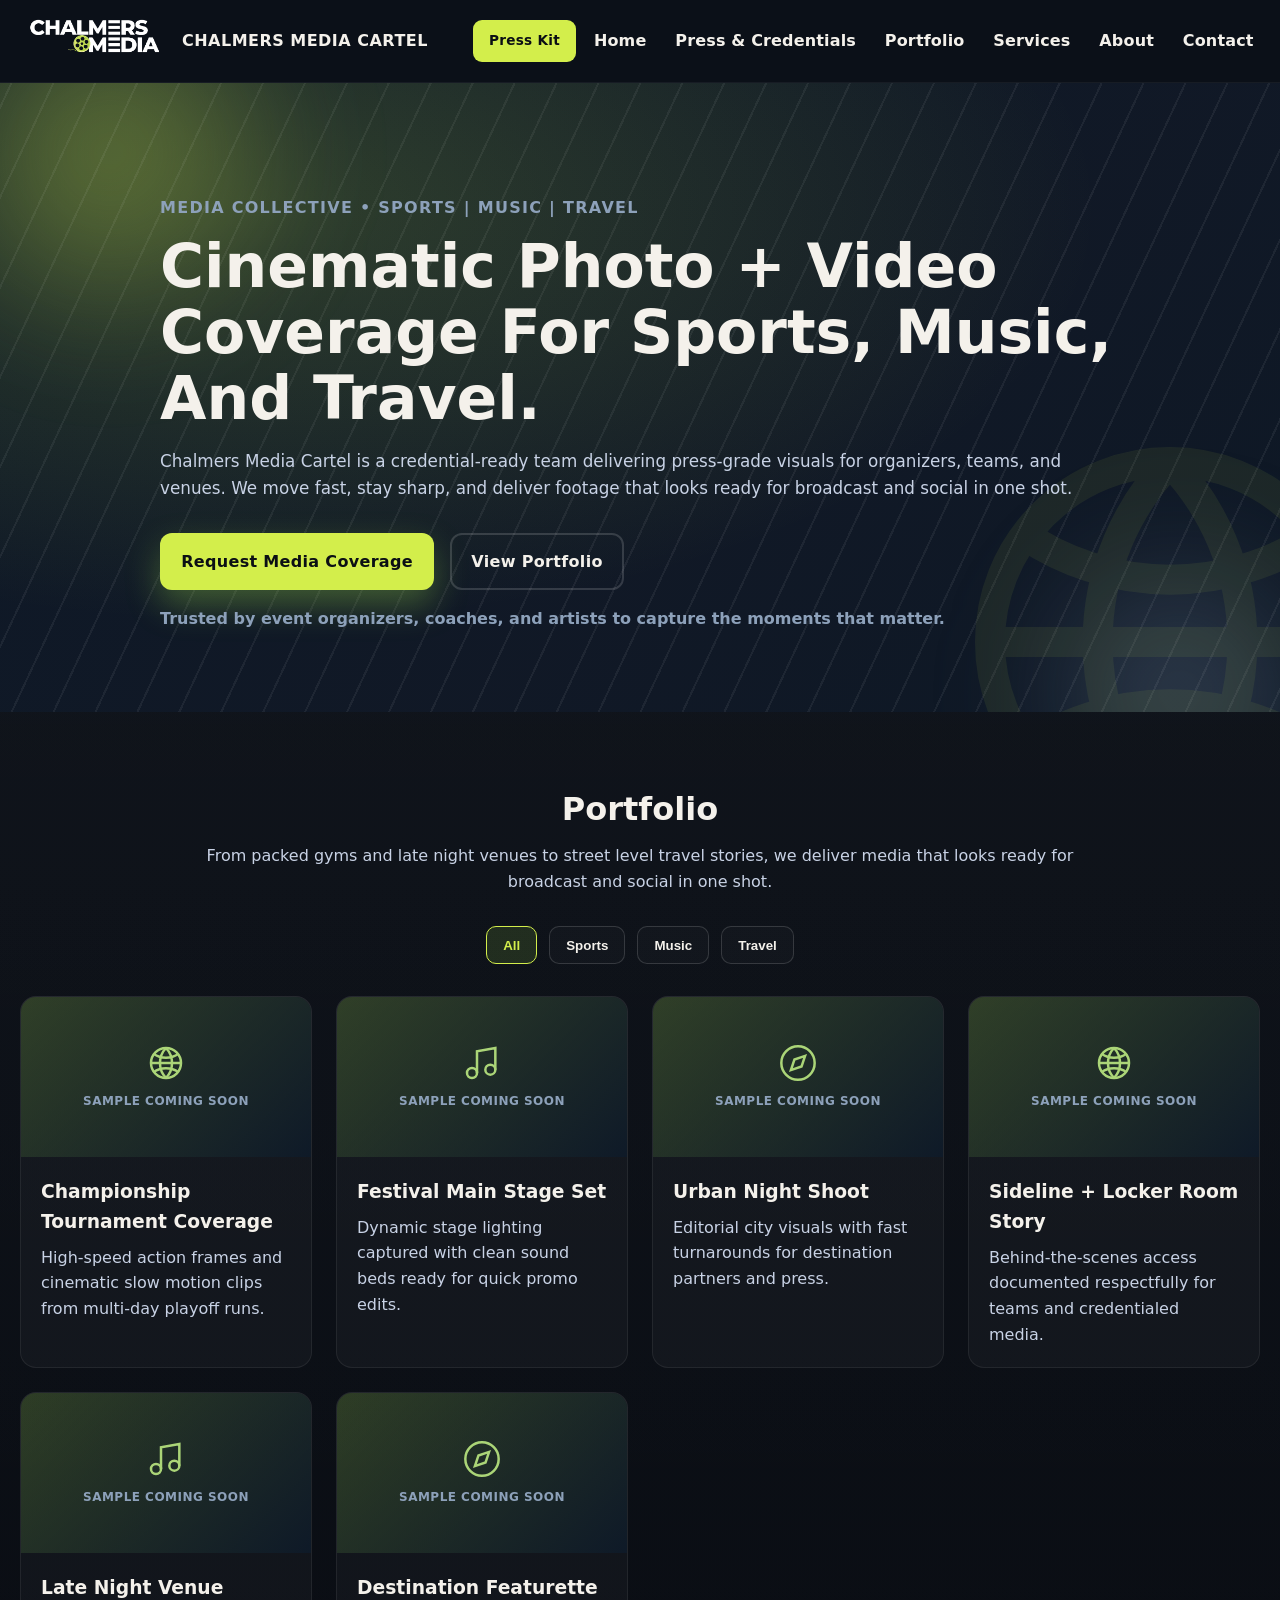
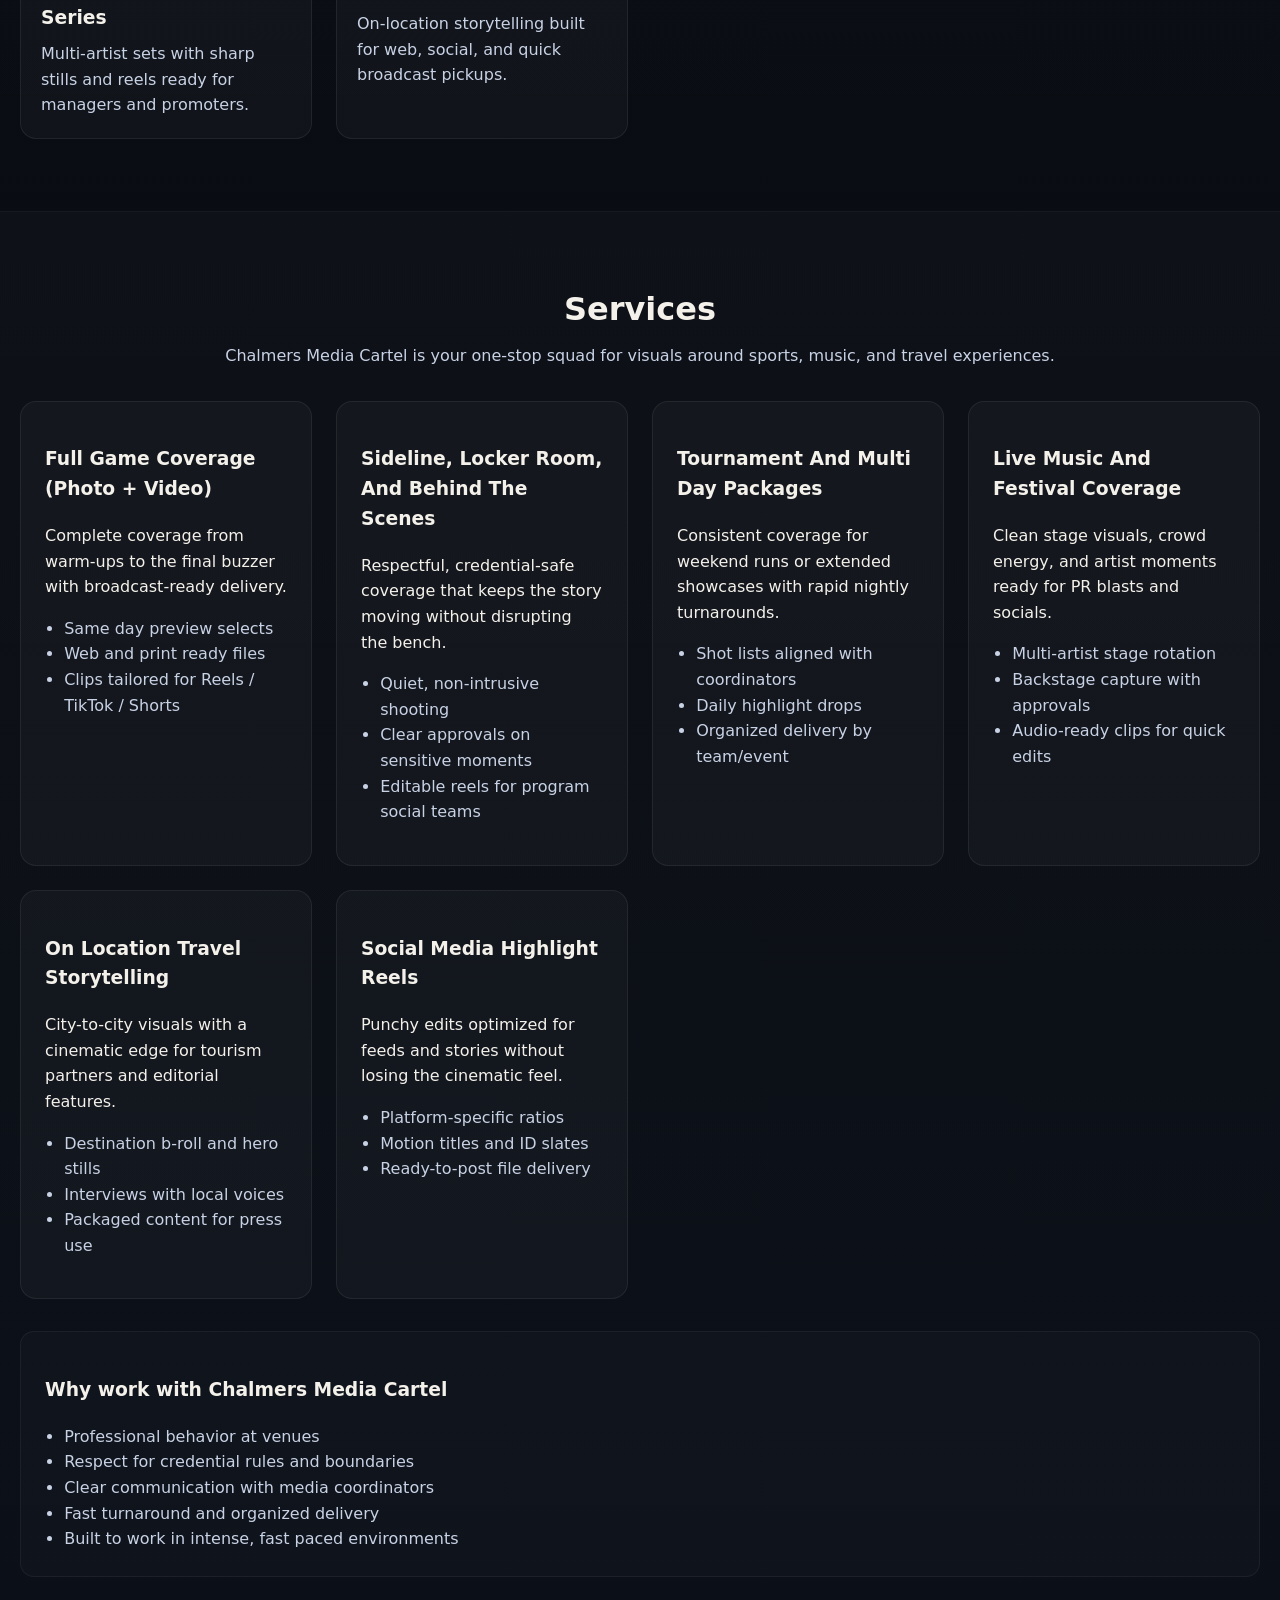
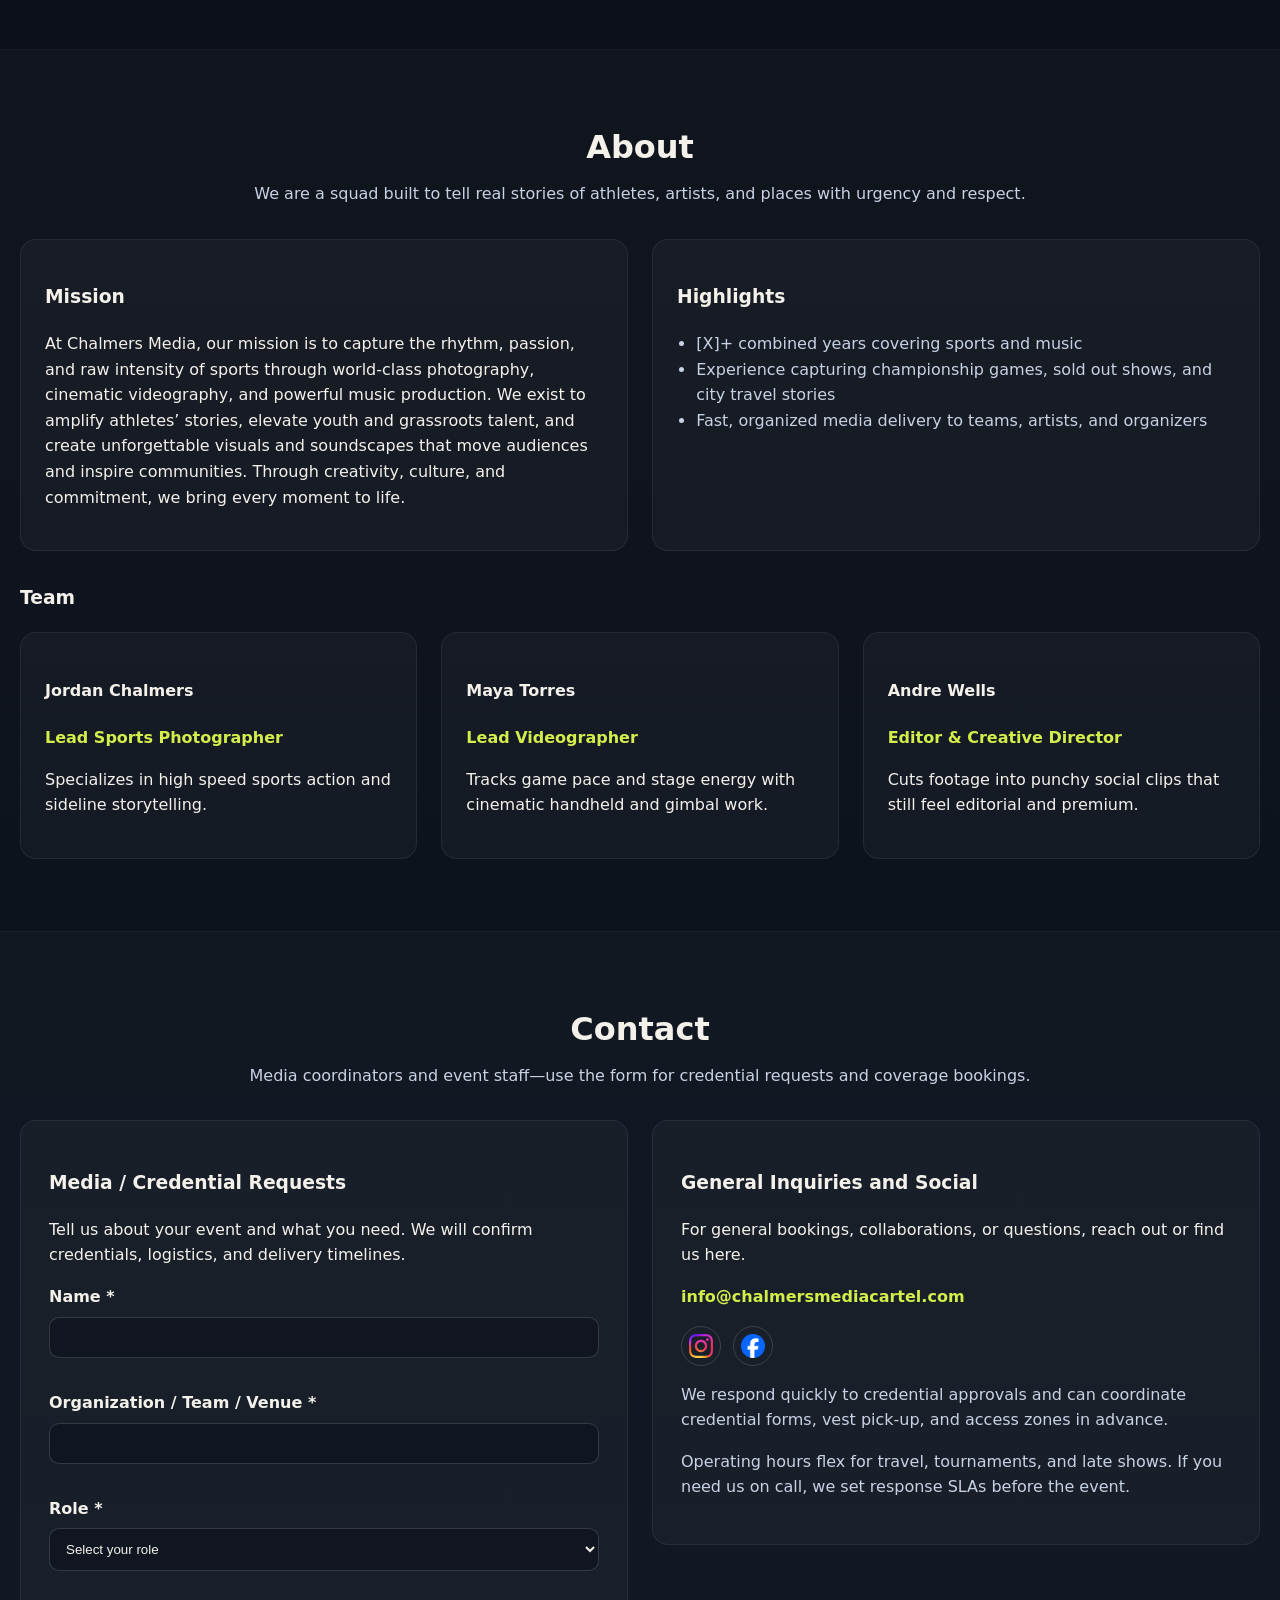
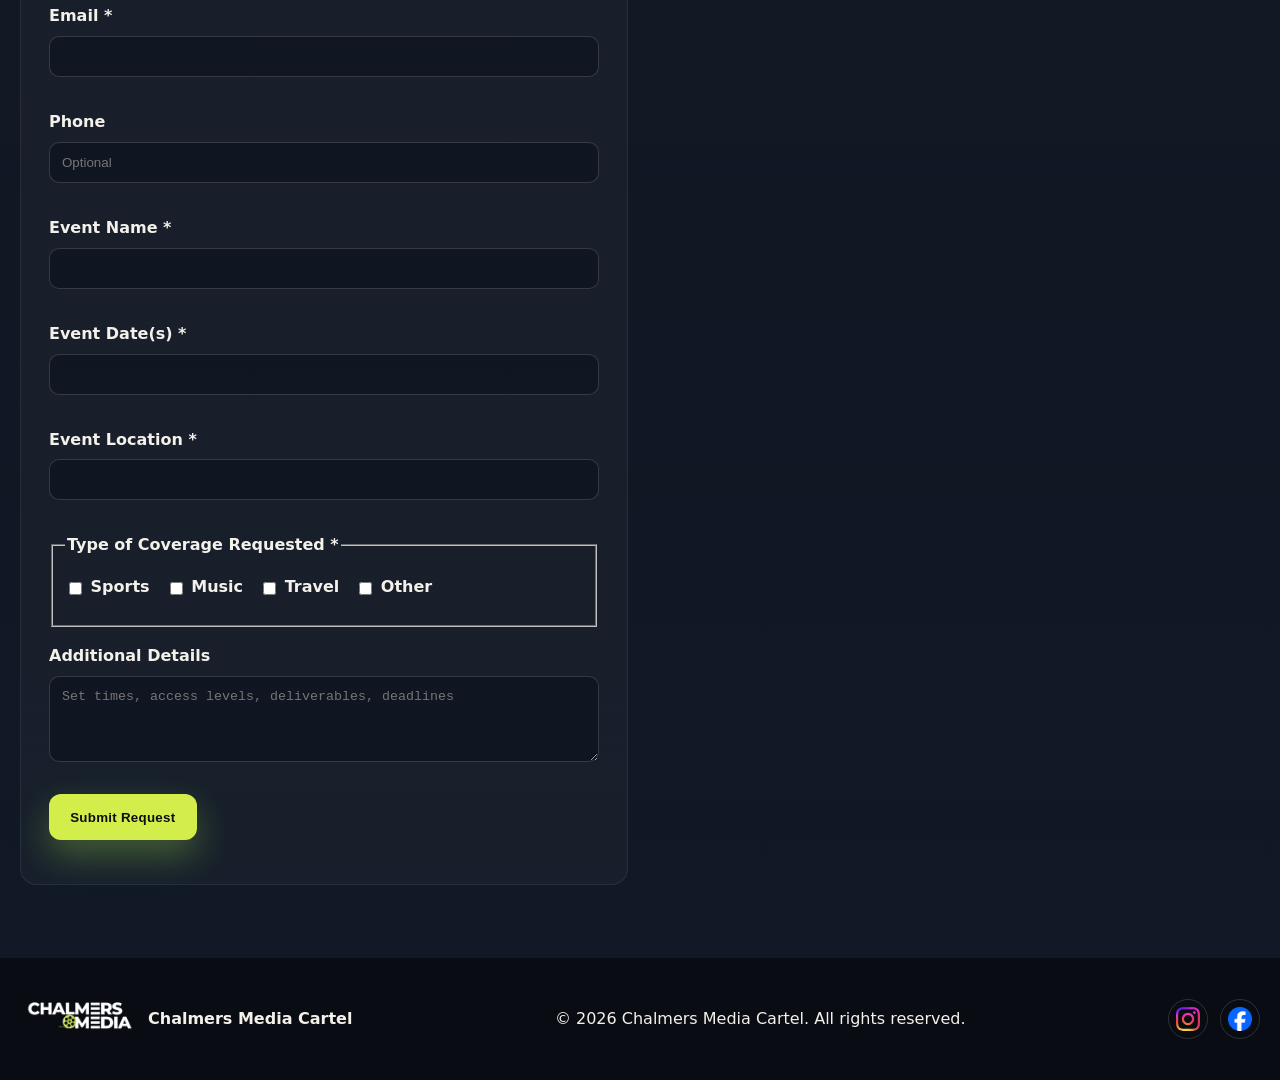
==== commit e6cea533: "Split site into portfolio page and standalone credentials page Client didn't want verification conte" ====
--- a/index.html
+++ b/index.html
@@ -38,7 +38,7 @@
       <nav class="site-nav">
         <ul>
           <li><a href="#home">Home</a></li>
-          <li><a href="#press">Press &amp; Credentials</a></li>
+          <li><a href="credentials.html">Press &amp; Credentials</a></li>
           <li><a href="#portfolio">Portfolio</a></li>
           <li><a href="#services">Services</a></li>
           <li><a href="#about">About</a></li>
@@ -65,49 +65,6 @@
           <a class="button ghost" href="#portfolio">View Portfolio</a>
         </div>
         <p class="trust-line">Trusted by event organizers, coaches, and artists to capture the moments that matter.</p>
-      </div>
-    </section>
-
-    <section id="press" class="section press">
-      <div class="section-header">
-        <h2>Press &amp; Credentials</h2>
-        <p>Digital press kit for coordinators who need a reliable, credential-ready media crew. Want to confirm directly? <a href="#contact">Contact us</a>.</p>
-      </div>
-      <div class="press-grid">
-        <div class="press-kit">
-          <h3>Press Kit Download</h3>
-          <p>Need the details on hand? Grab the PDF and drop it into your credential approval flow.</p>
-          <a class="button primary" href="docs/ChalmersMedia_PressKit.pdf" target="_blank" rel="noopener">Download Press Kit (PDF)</a>
-        </div>
-        <div>
-          <h3>Who We Cover</h3>
-          <ul class="tag-list">
-            <li>[High school leagues and club programs]</li>
-            <li>[Regional and travel tournaments]</li>
-            <li>[Local venues and touring artists]</li>
-            <li>[City and destination features]</li>
-            <!-- Add real client or league names here -->
-          </ul>
-        </div>
-        <div>
-          <h3>Coverage Experience</h3>
-          <ul class="bullet-list">
-            <li>High school playoff runs and showcase tournaments</li>
-            <li>Weekend long travel ball and AAU events</li>
-            <li>Local and regional music festivals</li>
-            <li>Live sets from independent artists and DJs</li>
-            <li>[Add specific events and locations here]</li>
-          </ul>
-        </div>
-        <div>
-          <h3>Standards And Professionalism</h3>
-          <ul class="bullet-list">
-            <li>Liability insurance carried for assignments <!-- Update with carrier and coverage details --></li>
-            <li>Respect for venue rules, coaching staff, and security teams</li>
-            <li>Non intrusive shooting style that keeps fan sightlines clear</li>
-            <li>Usage guidelines provided on request</li>
-          </ul>
-        </div>
       </div>
     </section>
 
--- a/styles.css
+++ b/styles.css
@@ -573,9 +573,15 @@
   font-weight: 700;
 }
 
-.contact-info .email {
+.contact-info .email,
+.section-header .email {
   font-weight: 700;
   color: var(--color-accent);
+}
+
+.section-header .email {
+  font-size: 1.1rem;
+  margin: 0.75rem 0 1.25rem;
 }
 
 .social-links {
